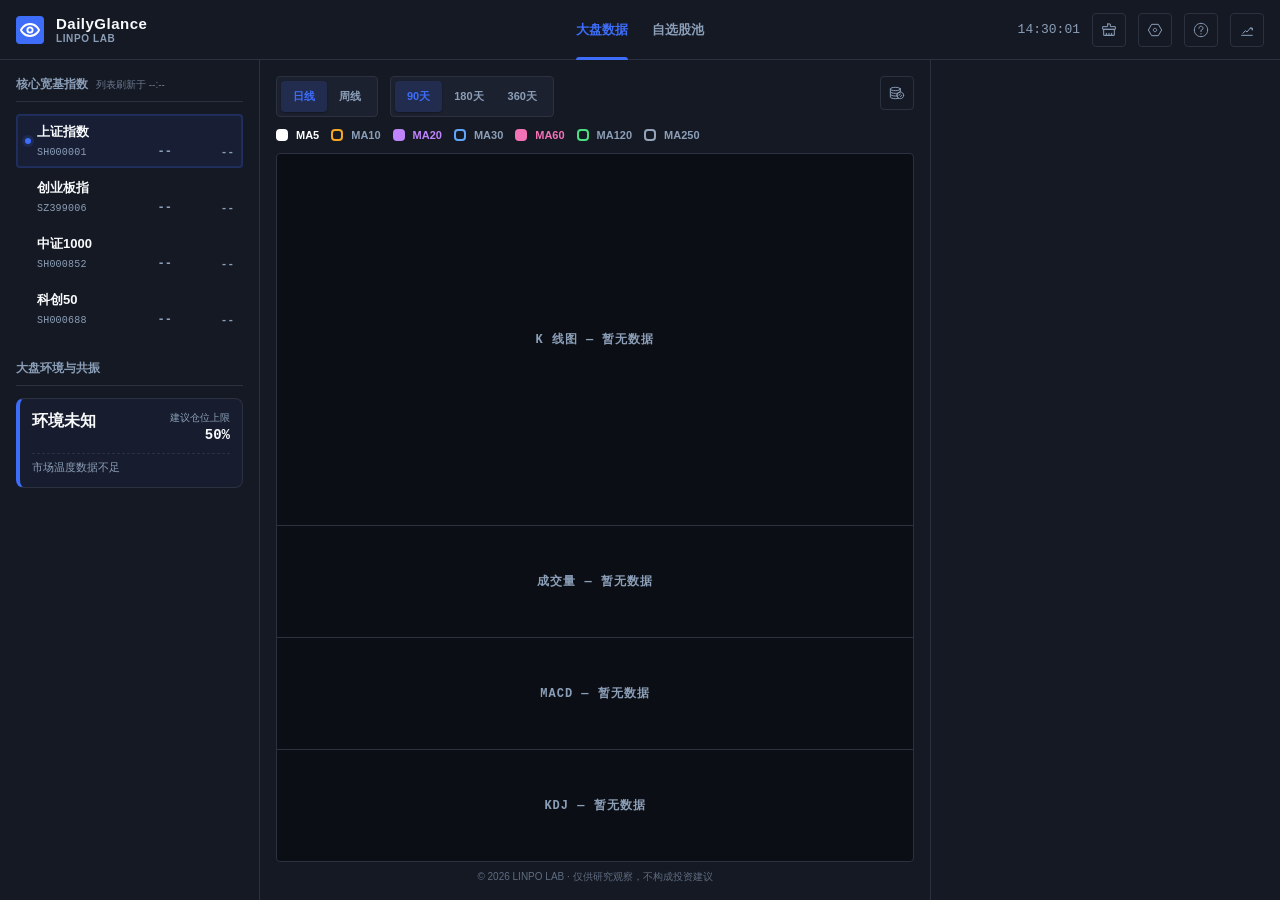
==== index.html @ 9b8e12bb "Shorten intraday watchlist change labels" ====
<!DOCTYPE html>
<html lang="zh-CN">
<head>
<meta charset="UTF-8">
<meta name="viewport" content="width=device-width, initial-scale=1.0, viewport-fit=cover">
<meta name="description" content="DailyGlance 是面向 A 股大盘与自选股观察的网页量化终端，仅用于观察、研究和复盘。">
<meta name="application-name" content="DailyGlance">
<meta name="author" content="LINPO LAB">
<meta name="copyright" content="© 2026 LINPO LAB. All rights reserved.">
<meta property="og:type" content="website">
<meta property="og:title" content="DailyGlance 量化终端">
<meta property="og:description" content="A 股大盘与自选股观察终端，仅用于观察、研究和复盘。">
<meta property="og:site_name" content="DailyGlance">
<title>DailyGlance 量化终端</title>
<link rel="icon" href="assets/icons/favicon.svg" type="image/svg+xml">
<link rel="alternate icon" href="assets/icons/favicon.png" type="image/png">
<link rel="apple-touch-icon" href="assets/icons/favicon.png">
<script src="assets/vendor/chart.umd.min.js?v=20260721-02"></script>
<script>window.Chart || document.write('<script src="https://cdn.jsdelivr.net/npm/chart.js@4.4.3/dist/chart.umd.min.js"><\/script>')</script>
<link rel="stylesheet" href="assets/css/dailyglance.css?v=20260721-02">
</head>
<body>

<div id="mobileGate" aria-label="电脑端使用提示">
    <div class="mobile-gate-card">
        <div class="mobile-gate-icon">
            <img src="assets/icons/logo.svg" alt="" aria-hidden="true">
        </div>
        <div class="mobile-gate-title">DailyGlance 更适合在电脑端使用</div>
        <div class="mobile-gate-text">请在电脑或大屏设备上打开，以完整查看 K 线、信号依据和每日结论。</div>
        <div class="mobile-gate-brand">DailyGlance · LINPO LAB · © 2026</div>
    </div>
</div>

<div id="loading">系统同步中...</div>

<div id="customModal">
    <div class="custom-modal-box">
        <div id="customModalMsg" class="custom-modal-msg"></div>
        <div class="custom-modal-btns">
            <button id="customModalBtnCancel" class="custom-modal-btn btn-cancel">取消</button>
            <button id="customModalBtnOk" class="custom-modal-btn btn-ok">确认</button>
        </div>
    </div>
</div>

<div id="settingsOverlay">
    <div id="settingsPanel"></div>
</div>

<div id="helpOverlay">
    <div id="helpPanel">
        <div class="sg-header">
            <h2>系统说明与逻辑</h2>
            <button class="sg-close" onclick="toggleHelp()">×</button>
        </div>
        <div class="sg-body">
            <div class="terminal-block no-bg">
                <div class="block-title" style="border:none; padding-bottom:0; margin-bottom:8px;">使用路径</div>
                <div class="text-dim" style="font-size:13px; line-height:1.6;">系统严格遵循：<strong>左侧导航(选择) -> 中间图表(看盘) -> 右侧面板(决策)</strong>。右侧先给交易结论和建议仓位，再用三条关键依据解释结论来源。</div>
            </div>
            <div class="terminal-block no-bg">
                <div class="block-title" style="border:none; padding-bottom:0; margin-bottom:8px;">多维度逻辑拆解</div>
                <ul class="text-dim" style="margin:0 0 0 18px; font-size:13px; line-height:1.6; padding:0;">
                    <li style="margin-bottom:8px;"><strong>大盘定基调：</strong> 由四个核心指数的趋势温度推导，决定市场环境系数和仓位上限。</li>
                    <li style="margin-bottom:8px;"><strong>指数动能 / 个股信号：</strong> 由策略窗口内的 B/L 技术信号积分推导，判断交易动能是否达标。</li>
                    <li><strong>风控/防守：</strong> 合并风险评分、L 类离场信号、近窗防守信号和持仓状态，用于控制极端风险与仓位纪律。</li>
                </ul>
            </div>
            <div class="brand-attribution" aria-label="项目归属与版权">
                <div class="brand-attribution-name">DailyGlance · LINPO LAB</div>
                <div>© 2026 LINPO LAB. All rights reserved.</div>
                <div>仅用于观察、研究和复盘，不构成投资建议。</div>
            </div>
        </div>
    </div>
</div>

<div id="perfOverlay">
    <div id="perfPanel"></div>
</div>

<header class="header">
    <div class="header-left">
        <a class="logo-box" href="#" aria-label="首页" title="首页" style="text-decoration:none;">
            <img src="assets/icons/logo.svg" alt="DailyGlance" class="logo-img">
        </a>
        <div class="header-title-group">
            <div class="header-title">DailyGlance</div>
            <div class="header-owner">LINPO LAB</div>
        </div>
    </div>
    <div class="header-center" id="mainTabs">
        <button class="nav-btn active" data-tab="index">大盘数据</button>
        <button class="nav-btn" data-tab="stock">自选股池</button>
    </div>
    <div class="header-right">
        <div id="liveClock" class="mono text-dim" style="font-size:13px;">00:00:00</div>
        <button id="btnBacktest" onclick="runBacktest()" title="运行策略回测" class="icon-btn" style="display:none;">
            <svg class="icon" viewBox="0 0 48 48" fill="none" xmlns="http://www.w3.org/2000/svg">
                <path d="M24 44C35.0457 44 44 35.0457 44 24C44 12.9543 35.0457 4 24 4C12.9543 4 4 12.9543 4 24C4 35.0457 12.9543 44 24 44Z" fill="none" stroke="currentColor" stroke-width="3" stroke-linejoin="round"/>
                <path d="M20 24V17.0718L26 20.5359L32 24L26 27.4641L20 30.9282V24Z" fill="none" stroke="currentColor" stroke-width="3" stroke-linejoin="round"/>
            </svg>
        </button>
        <button id="btnClearCache" onclick="handleClearCache()" title="清除缓存" class="icon-btn">
            <svg class="icon" viewBox="0 0 48 48" fill="none" xmlns="http://www.w3.org/2000/svg">
                <path fill-rule="evenodd" clip-rule="evenodd" d="M20 5.91406H28V13.9141H43V21.9141H5V13.9141H20V5.91406Z" stroke="currentColor" stroke-width="3" stroke-linecap="round" stroke-linejoin="round"/>
                <path d="M8 40H40V22H8V40Z" fill="none" stroke="currentColor" stroke-width="3" stroke-linejoin="round"/>
                <path d="M16 39.8976V33.9141" stroke="currentColor" stroke-width="3" stroke-linecap="round" stroke-linejoin="round"/>
                <path d="M24 39.8977V33.8977" stroke="currentColor" stroke-width="3" stroke-linecap="round" stroke-linejoin="round"/>
                <path d="M32 39.8976V33.9141" stroke="currentColor" stroke-width="3" stroke-linecap="round" stroke-linejoin="round"/>
                <path d="M12 40H36" stroke="currentColor" stroke-width="3" stroke-linecap="round" stroke-linejoin="round"/>
            </svg>
        </button>
        <button id="btnSettings" onclick="toggleSettings()" title="设置" class="icon-btn">
            <svg class="icon" viewBox="0 0 48 48" fill="none" xmlns="http://www.w3.org/2000/svg">
                <path d="M34.0003 41L44 24L34.0003 7H14.0002L4 24L14.0002 41H34.0003Z" fill="none" stroke="currentColor" stroke-width="3" stroke-linejoin="round"/>
                <path d="M24 29C26.7614 29 29 26.7614 29 24C29 21.2386 26.7614 19 24 19C21.2386 19 19 21.2386 19 24C19 26.7614 21.2386 29 24 29Z" fill="none" stroke="currentColor" stroke-width="3" stroke-linejoin="round"/>
            </svg>
        </button>
        <button id="btnHelp" onclick="toggleHelp()" title="帮助" class="icon-btn">
            <svg class="icon" viewBox="0 0 48 48" fill="none" xmlns="http://www.w3.org/2000/svg">
                <path d="M24 44C35.0457 44 44 35.0457 44 24C44 12.9543 35.0457 4 24 4C12.9543 4 4 12.9543 4 24C4 35.0457 12.9543 44 24 44Z" fill="none" stroke="currentColor" stroke-width="3" stroke-linejoin="round"/>
                <path d="M24 28.6248V24.6248C27.3137 24.6248 30 21.9385 30 18.6248C30 15.3111 27.3137 12.6248 24 12.6248C20.6863 12.6248 18 15.3111 18 18.6248" stroke="currentColor" stroke-width="3" stroke-linecap="round" stroke-linejoin="round"/>
                <path d="M24 35V36" stroke="currentColor" stroke-width="3" stroke-linecap="round" stroke-linejoin="round"/>
            </svg>
        </button>
        <button id="btnPerf" onclick="togglePerfPanel()" title="性能诊断" class="icon-btn">
            <svg class="icon" viewBox="0 0 48 48" fill="none" xmlns="http://www.w3.org/2000/svg">
                <path d="M8 40H40" stroke="currentColor" stroke-width="3" stroke-linecap="round"/>
                <path d="M12 34L19 26L24 30L34 18L40 22" stroke="currentColor" stroke-width="3" stroke-linecap="round" stroke-linejoin="round"/>
                <path d="M34 18H40V24" stroke="currentColor" stroke-width="3" stroke-linecap="round" stroke-linejoin="round"/>
            </svg>
        </button>
    </div>
</header>

<main class="main-container">
    <aside class="nav-section" id="navSection">
        <div id="indexNavList"></div>
        <div id="stockNavList" style="display: none;"></div>
    </aside>

    <section class="chart-section">
        <div class="chart-toolbar">
            <div class="toolbar-left">
                <div class="segmented-control" id="periodTabs">
                    <button class="seg-btn active" data-period="daily">日线</button>
                    <button class="seg-btn" data-period="weekly">周线</button>
                </div>
                <div class="segmented-control" id="rangeTabs">
                    <button class="seg-btn active" data-range="90">90天</button>
                    <button class="seg-btn" data-range="180">180天</button>
                    <button class="seg-btn" data-range="360">360天</button>
                </div>
                <div class="ma-selector" id="indicatorGroup"></div>
            </div>
            <div class="toolbar-right">
                <button id="updateDataBtn" onclick="handleUpdateData()" title="强制更新数据" class="icon-btn">
                    <svg class="icon" viewBox="0 0 48 48" fill="none" xmlns="http://www.w3.org/2000/svg">
                        <path d="M44 31C44 36.5228 39.5228 41 34 41C32.2091 41 30.5281 40.5292 29.0741 39.7046C26.5143 38.2529 24.6579 35.7046 24.1436 32.6983C24.0492 32.1463 24 31.5789 24 31C24 28.4323 24.9678 26.0906 26.5585 24.3198C28.3892 22.2818 31.0449 21 34 21C39.5228 21 44 25.4772 44 31Z" fill="none" stroke="currentColor" stroke-width="3" stroke-linecap="round" stroke-linejoin="round"/>
                        <path d="M34 12V20V21C31.0449 21 28.3892 22.2818 26.5585 24.3198C24.9678 26.0906 24 28.4323 24 31C24 31.5789 24.0492 32.1463 24.1436 32.6983C24.6579 35.7046 26.5143 38.2529 29.0741 39.7046C26.4116 40.5096 22.8776 41 19 41C10.7157 41 4 38.7614 4 36V28V20V12" stroke="currentColor" stroke-width="3" stroke-linecap="round" stroke-linejoin="round"/>
                        <path d="M34 12C34 14.7614 27.2843 17 19 17C10.7157 17 4 14.7614 4 12C4 9.23858 10.7157 7 19 7C27.2843 7 34 9.23858 34 12Z" fill="none" stroke="currentColor" stroke-width="3" stroke-linecap="round" stroke-linejoin="round"/>
                        <path d="M4 28C4 30.7614 10.7157 33 19 33C20.807 33 22.5393 32.8935 24.1436 32.6983" stroke="currentColor" stroke-width="3" stroke-linecap="round" stroke-linejoin="round"/>
                        <path d="M4 20C4 22.7614 10.7157 25 19 25C21.7563 25 24.339 24.7522 26.5585 24.3198" stroke="currentColor" stroke-width="3" stroke-linecap="round" stroke-linejoin="round"/>
                        <path d="M38 31C38 33.2091 36.2091 35 34 35" stroke="currentColor" stroke-width="3" stroke-linecap="round" stroke-linejoin="round"/>
                        <path d="M30 31C30 28.7909 31.7909 27 34 27" stroke="currentColor" stroke-width="3" stroke-linecap="round" stroke-linejoin="round"/>
                    </svg>
                </button>
            </div>
        </div>
        <div class="integrated-container">
            <div id="crosshairOverlay" class="crosshair-overlay">
                <div id="crosshairLine" class="crosshair-line"></div>
            </div>
            <div class="main-chart-box"><div id="crosshairHLine" class="crosshair-h-line"></div><div id="freezeBadge" class="freeze-badge" style="display:none;"><span>历史浏览</span><span class="freeze-badge-date mono"></span></div><canvas id="mainChart"></canvas></div>
            <div class="volume-chart-box"><canvas id="volumeChart"></canvas></div>
            <div class="macd-chart-box"><canvas id="macdChart"></canvas></div>
            <div class="kdj-chart-box"><canvas id="kdjChart"></canvas></div>
        </div>
        <div class="chart-copyright-line">© 2026 LINPO LAB · 仅供研究观察，不构成投资建议</div>
    </section>
    
    <aside class="info-section">
        <div id="lastRefreshBar" class="refresh-bar" style="display:none;"><span class="text-dim mono refresh-time-text">图表及右侧刷新于 <span id="lastRefreshTime">--:--:--</span></span></div>
        <div id="cardPrice" style="display: none;"></div>
        <div id="cardAnalysis" style="display: none;"></div>
    </aside>
</main>

<div id="toastContainer"></div>
<script src="assets/js/01-config-ui.js?v=20260721-02"></script>
<script src="assets/js/02-data.js?v=20260721-02"></script>
<script src="assets/js/03-calculations.js?v=20260721-02"></script>
<script src="assets/js/04-render.js?v=20260721-02"></script>
<script src="assets/js/05-app.js?v=20260721-02"></script>
</body>
</html>
---- assets/css/dailyglance.css ----
/* =========================================
   1. 全局设计变量 (Design Tokens)
========================================= */
:root {
    --red: #f6465d;          
    --green: #0ecb81;        
    --blue: #3d6df9;         
    --yellow: #f5a623;       
    --up-color: var(--red);
    --down-color: var(--green);

    --bg-up-light: rgba(246, 70, 93, 0.05);
    --bg-down-light: rgba(14, 203, 129, 0.05);
    --bg-blue-light: rgba(61, 109, 249, 0.05);
    --bg-warn-light: rgba(245, 166, 35, 0.05);
    
    --dark-bg: #0b0e14;      
    --sidebar-bg: #151924;   
    --inner-bg: #1c2130;     
    --item-bg: rgba(255, 255, 255, 0.04);
    
    --border-color: #2b313f; 
    --border-light: rgba(255, 255, 255, 0.06); 
    
    --text-main: #f8fafc;    
    --text-dim: #8b9eb7;     
    
    --page-padding: var(--space-4);

    /* Radius Tokens */
    --radius-sm: 4px;
    --radius-md: 8px;
    --radius-lg: 12px;

    /* Spacing Tokens — 4px base unit */
    --space-1: 4px;
    --space-2: 8px;
    --space-3: 12px;
    --space-4: 16px;
    --space-5: 20px;
    --space-6: 24px;
    --space-8: 32px;
    --space-10: 40px;
    --space-12: 48px;

    /* Typography Tokens */
    --text-xs: 10px;
    --text-sm: 11px;
    --text-base: 12px;
    --text-md: 13px;
    --text-lg: 14px;
    --text-xl: 15px;
    --text-2xl: 16px;
    --text-3xl: 18px;
    --text-4xl: 20px;
    --text-hero: 32px;

    /* Motion Tokens */
    --transition-instant: 80ms ease;
    --transition-fast: 150ms ease;
    --transition-normal: 250ms ease;
    --transition-slow: 400ms ease;
    --transition-bounce: 300ms cubic-bezier(0.16, 1, 0.3, 1);
}

/* =========================================
   2. 基础重置与排版 (Reset & Typography)
========================================= */
* { margin: 0; padding: 0; box-sizing: border-box; }
html, body { height: 100%; width: 100%; overscroll-behavior: none; overscroll-behavior-x: none; }
body { font-family: -apple-system, BlinkMacSystemFont, "Segoe UI", "PingFang SC", "Microsoft YaHei", "Noto Sans CJK SC", Arial, sans-serif; background: var(--dark-bg); color: var(--text-main); overflow: hidden; overscroll-behavior: none; overscroll-behavior-x: none; }
.mono { font-family: ui-monospace, SFMono-Regular, Menlo, Monaco, Consolas, "Liberation Mono", monospace; }

#mobileGate { display: none; }

::-webkit-scrollbar { width: 5px; height: 5px; }
::-webkit-scrollbar-track { background: transparent; }
::-webkit-scrollbar-thumb { background: rgba(139, 158, 183, 0.3); border-radius: 4px; }
::-webkit-scrollbar-thumb:hover { background: rgba(139, 158, 183, 0.6); }

.text-bull { color: var(--up-color) !important; }
.text-bear { color: var(--down-color) !important; }
.text-info { color: var(--blue) !important; }
.text-warn { color: var(--yellow) !important; }
.text-main { color: var(--text-main) !important; }
.text-dim { color: var(--text-dim) !important; }
.up { color: var(--up-color) !important; }
.down { color: var(--down-color) !important; }
.flat { color: var(--text-dim) !important; }

/* =========================================
   2.5 可访问性 — 键盘焦点 (Accessibility)
========================================= */
.icon-btn:focus-visible,
.seg-btn:focus-visible,
.nav-btn:focus-visible,
.custom-modal-btn:focus-visible,
.toast-action:focus-visible,
.nav-capsule .btn-sm:focus-visible,
.sg-close:focus-visible,
.sg-strategy button:focus-visible,
.stock-search input:focus-visible,
.perf-toolbar button:focus-visible,
.ma-checkbox:focus-visible {
    outline: 2px solid var(--blue);
    outline-offset: 2px;
}

/* =========================================
   3. 核心布局架构 (Layout Architecture)
========================================= */
.header { height: 60px; display: flex; align-items: center; justify-content: space-between; padding: 0 var(--page-padding); background: var(--sidebar-bg); border-bottom: 1px solid var(--border-color); flex-shrink: 0; z-index: 10; position: relative; padding-top: env(safe-area-inset-top); }
.header-left { display: flex; align-items: center; gap: var(--space-3); flex: 1; user-select: none; }
.logo-box { background: var(--blue); width: 28px; height: 28px; border-radius: var(--radius-sm); display: flex; align-items: center; justify-content: center; color: #fff; transition: transform var(--transition-fast); }
.logo-box:active { transform: scale(0.95); }
.logo-img { width: 100%; height: 100%; display: block; object-fit: cover; border-radius: var(--radius-sm); }
.header-title-group { display: flex; flex-direction: column; gap: 2px; min-width: 0; }
.header-title { font-size: var(--text-xl); font-weight: 800; letter-spacing: 0.5px; }
.header-owner { color: var(--text-dim); font-size: var(--text-xs); font-weight: 700; letter-spacing: 0.6px; line-height: 1; text-transform: uppercase; }
.header-center { display: flex; gap: var(--space-6); height: 100%; align-items: center; justify-content: center; }
.header-right { display: flex; align-items: center; justify-content: flex-end; gap: var(--space-3); flex: 1; }

.main-container { display: flex; height: calc(100vh - 60px - env(safe-area-inset-top)); min-height: 0; background: var(--dark-bg); }
.nav-section { width: 260px; display: flex; flex-direction: column; padding: var(--space-4); gap: var(--space-2); overflow-y: auto; background: var(--sidebar-bg); flex-shrink: 0; border-right: 1px solid var(--border-color); padding-bottom: max(var(--space-4), env(safe-area-inset-bottom)); }
.chart-section { flex: 1; display: flex; flex-direction: column; padding: var(--space-4); background: var(--sidebar-bg); min-width: 0; padding-bottom: max(var(--space-4), env(safe-area-inset-bottom)); }
.info-section { width: 350px; display: flex; flex-direction: column; padding: var(--space-4); gap: var(--space-3); overflow-y: auto; background: var(--sidebar-bg); flex-shrink: 0; border-left: 1px solid var(--border-color); padding-bottom: max(var(--space-4), env(safe-area-inset-bottom)); }

/* =========================================
   4. UI 基础组件库 (UI Components)
========================================= */
.nav-btn { padding: 0; height: 100%; border: none; background: transparent; color: var(--text-dim); font-size: var(--text-md); font-weight: 600; cursor: pointer; white-space: nowrap; transition: color var(--transition-fast); user-select: none; position: relative; display: flex; align-items: center; }
.nav-btn:hover { color: var(--text-main); }
.nav-btn.active { color: var(--blue); font-weight: 700; }
.nav-btn.active::after { content: ''; position: absolute; bottom: -1px; left: 0; right: 0; height: 3px; background: var(--blue); border-radius: 3px 3px 0 0; }

.icon-btn { background: transparent; border: 1px solid var(--border-color); color: var(--text-dim); cursor: pointer; padding: var(--space-2); border-radius: var(--radius-sm); transition: all var(--transition-instant); display: flex; align-items: center; justify-content: center; }
.icon-btn:hover:not(:disabled) { background: var(--inner-bg); color: var(--text-main); }
.icon-btn:active:not(:disabled) { transform: scale(0.95); }
.icon-btn:disabled { opacity: 0.3; cursor: not-allowed; border-color: transparent; }
.icon-btn .icon { width: 16px; height: 16px; }

.terminal-block { background: var(--sidebar-bg); border: 1px solid var(--border-color); border-radius: var(--radius-md); padding: var(--space-4); display: flex; flex-direction: column; box-shadow: inset 0 1px 1px rgba(255,255,255,0.02); }
.terminal-block.no-bg { background: transparent; border: none; padding: 0; box-shadow: none; }
.block-title { font-size: var(--text-base); color: var(--text-dim); font-weight: 700; border-bottom: 1px solid var(--border-color); padding-bottom: var(--space-2); margin-bottom: var(--space-3); display: flex; justify-content: space-between; align-items: baseline; }

/* 动作面板语义化类 */
.action-panel { border-radius: var(--radius-md); padding: var(--space-4); display: flex; flex-direction: column; gap: var(--space-2); border: 1px solid var(--border-color); border-left-width: 4px; position: relative; }
.panel-bull { background: var(--bg-up-light); border-left-color: var(--up-color); }
.panel-bear { background: var(--bg-down-light); border-left-color: var(--down-color); }
.panel-warn { background: var(--bg-warn-light); border-left-color: var(--yellow); }
.panel-info { background: var(--bg-blue-light); border-left-color: var(--blue); }
.panel-neutral { background: var(--item-bg); border-left-color: var(--border-color); }

.action-panel .kicker { color: var(--text-dim); font-size: var(--text-sm); font-weight: 600; }
.action-panel .action-line { display: flex; justify-content: space-between; align-items: flex-start; gap: var(--space-3); }
.action-panel .action-name { font-size: var(--text-4xl); font-weight: 800; flex: 1; min-width: 0; }
.action-panel .action-cap { text-align: right; }
.action-panel .action-cap span { display: block; color: var(--text-dim); font-size: var(--text-xs); margin-bottom: 2px; }
.action-panel .action-cap strong { display: block; color: var(--text-main); font-size: var(--text-3xl); font-weight: 700; }
.action-panel .action-sub { color: var(--text-dim); font-size: var(--text-base); line-height: 1.5; padding-top: var(--space-3); border-top: 1px dashed var(--border-color); }

.level-line { display: grid; grid-template-columns: 1fr 1fr; gap: var(--space-2); margin-top: var(--space-1); }
.level-pill { display: flex; flex-direction: row; justify-content: space-between; align-items: center; background: var(--inner-bg); padding: var(--space-2) var(--space-3); border-radius: var(--radius-sm); border: 1px solid var(--border-light); }
.level-pill span { color: var(--text-dim); font-size: var(--text-sm); font-weight: 500; white-space: nowrap; }
.level-pill strong { color: var(--text-main); font-size: var(--text-md); font-weight: 600; }
.weekly-level-line .level-pill { flex-direction: column; align-items: flex-start; gap: 2px; min-width: 0; }

.decision-invalid { color: var(--text-dim); font-size: var(--text-sm); line-height: 1.5; padding-top: var(--space-2); border-top: 1px solid var(--border-light); text-align: left; }
.decision-invalid span { color: var(--text-main); font-weight: 700; margin-right: var(--space-2); }

.decision-evidence-panel { padding-top: var(--space-3); padding-bottom: var(--space-2); }
.decision-evidence-panel .block-title { margin-bottom: 0; }
.decision-evidence-list { display: flex; flex-direction: column; }
.decision-evidence-row { padding: var(--space-3) 0; border-bottom: 1px solid var(--border-light); }
.decision-evidence-row:last-child { border-bottom: none; }
.decision-evidence-head { display: flex; align-items: baseline; justify-content: space-between; gap: var(--space-3); }
.decision-evidence-head span { color: var(--text-dim); font-size: var(--text-sm); font-weight: 700; white-space: nowrap; }
.decision-evidence-head strong { font-size: var(--text-md); font-weight: 800; line-height: 1.2; text-align: right; }
.decision-evidence-copy { color: var(--text-dim); font-size: var(--text-xs); line-height: 1.5; margin-top: var(--space-1); text-align: left; }
.weekly-context-list { margin-bottom: var(--space-2); }

.index-dash-grid { display: grid; grid-template-columns: 1fr 1fr; gap: var(--space-2); }
.index-dash-card { background: var(--inner-bg); border-radius: var(--radius-sm); padding: var(--space-2); display: flex; justify-content: space-between; align-items: center; border: 1px solid var(--border-light); }
.index-dash-card .n { font-size: var(--text-base); color: var(--text-dim); font-weight: 500; }
.index-dash-card .s { font-size: var(--text-lg); font-weight: 700; }

.signal-compact { display: flex; flex-direction: column; gap: var(--space-1); padding-bottom: var(--space-2);}
.signal-section-title { font-size: var(--text-sm); font-weight: 600; margin-bottom: var(--space-2); margin-top: var(--space-3);}
.signal-section-title:first-child { margin-top: 0; }
.signal-row { display: flex; justify-content: space-between; align-items: center; font-size: var(--text-base); color: var(--text-main); padding: var(--space-2) var(--space-2); background: var(--inner-bg); border-radius: var(--radius-sm); border: 1px solid var(--border-light); transition: background var(--transition-instant); margin-bottom: var(--space-1); }
.signal-row:hover { background: var(--item-bg); }
.signal-row .name { color: var(--text-main); }
.signal-row .tag { flex-shrink: 0; background: rgba(61, 109, 249, 0.08); color: var(--text-dim); padding: var(--space-1) var(--space-2); border-radius: var(--radius-sm); font-size: var(--text-xs); font-weight: 600; border: 1px solid rgba(148, 163, 184, 0.16); }
.signal-disclosure { padding-top: 0; padding-bottom: 0; }
.signal-disclosure summary { display: flex; align-items: center; justify-content: space-between; gap: var(--space-3); padding: var(--space-3) 0; color: var(--text-dim); font-size: var(--text-base); font-weight: 700; cursor: pointer; list-style: none; }
.signal-disclosure summary::-webkit-details-marker { display: none; }
.signal-disclosure summary::after { content: '›'; color: var(--text-dim); font-size: var(--text-xl); line-height: 1; transition: transform var(--transition-fast); }
.signal-disclosure[open] summary::after { transform: rotate(90deg); }
.signal-disclosure-hint { margin-left: auto; color: var(--text-dim); font-size: var(--text-xs); font-weight: 500; }
.signal-disclosure-body { padding: var(--space-3) 0 var(--space-2); border-top: 1px solid var(--border-color); }
.signal-disclosure-body .signal-compact + .signal-compact { margin-top: var(--space-2); }

.risk-note { color: var(--text-dim); font-size: var(--text-sm); line-height: 1.6; text-align: justify; padding: 0 var(--space-1); }

.nav-list-item { display: flex; flex-direction: column; gap: var(--space-1); padding: var(--space-2) var(--space-2) var(--space-2) var(--space-5); border-radius: var(--radius-sm); cursor: pointer; margin-bottom: 2px; transition: background var(--transition-instant), border-color var(--transition-instant), box-shadow var(--transition-instant); border: 1px solid transparent; user-select: none; position: relative; overflow: hidden; }
.nav-list-item::before { content: ''; position: absolute; left: var(--space-2); top: 50%; width: 6px; height: 6px; border-radius: 999px; transform: translateY(-50%); background: transparent; transition: background var(--transition-instant), box-shadow var(--transition-instant); }
.nav-list-item:hover { background: var(--item-bg); }
.nav-list-item:active { background: rgba(255,255,255,0.06); }
.nav-list-item.active { background: rgba(61, 109, 249, 0.08); border-color: rgba(61, 109, 249, 0.22); box-shadow: inset 0 0 0 1px rgba(61, 109, 249, 0.18); }
.nav-list-item.active::before { background: var(--blue); box-shadow: 0 0 0 3px rgba(61, 109, 249, 0.14); }
.nav-list-item.active .lname { color: var(--text-main); }
.nav-list-item .nav-list-main { width: 100%; display: flex; align-items: center; gap: var(--space-2); min-width: 0; }
.nav-list-item .nav-list-sub { width: 100%; display: flex; align-items: center; justify-content: space-between; gap: var(--space-2); min-width: 0; }
.nav-list-item .lname-wrap { flex: 1; min-width: 0; display: flex; align-items: center; gap: var(--space-2); }
.nav-list-item .lname { min-width: 0; font-size: var(--text-md); font-weight: 600; white-space: nowrap; overflow: hidden; text-overflow: ellipsis; color: var(--text-main); }
.nav-list-item .wl-sub-left { display: flex; align-items: center; gap: var(--space-2); min-width: 0; flex: 1; }
.nav-list-item .lcode { font-size: var(--text-xs); color: var(--text-dim); flex-shrink: 0; letter-spacing: 0.02em; }
.nav-list-item .lquote { display: flex; align-items: baseline; justify-content: flex-end; gap: var(--space-2); min-width: 0; margin-left: auto; }
.nav-list-item .lprice { font-size: var(--text-base); font-weight: 600; text-align: right; min-width: 48px; }
.nav-list-item .lchange { font-size: var(--text-sm); font-weight: 600; min-width: 54px; text-align: right; }
.nav-list-item .wl-close { appearance: none; background: transparent; border: none; font-size: var(--text-2xl); color: var(--text-dim); cursor: pointer; opacity: 0; padding: 0 var(--space-1); margin-left: var(--space-2); line-height: 1; transition: color var(--transition-fast), opacity var(--transition-fast); display: inline-flex; align-items: center; justify-content: center; flex-shrink: 0; }
.nav-list-item:hover .wl-close { opacity: 1; }
.nav-list-item .wl-close:hover { color: var(--red); }
.nav-list-item .wl-status { flex-shrink: 0; display: inline-flex; align-items: center; justify-content: center; min-width: 30px; height: 18px; padding: 0 var(--space-2); border-radius: 999px; font-size: var(--text-xs); font-weight: 700; letter-spacing: 0; border: 1px solid var(--border-light); background: rgba(255, 255, 255, 0.03); }
.nav-list-item .wl-status.tone-info { color: var(--blue); background: rgba(61, 109, 249, 0.10); border-color: rgba(61, 109, 249, 0.18); }
.nav-list-item .wl-status.tone-bull { color: var(--up-color); background: rgba(246, 70, 93, 0.10); border-color: rgba(246, 70, 93, 0.18); }
.nav-list-item .wl-status.tone-warn { color: var(--yellow); background: var(--bg-warn-light); border-color: rgba(245, 166, 35, 0.18); }
.nav-list-item .wl-status.tone-bear { color: var(--down-color); background: rgba(14, 203, 129, 0.10); border-color: rgba(14, 203, 129, 0.18); }
.nav-list-item .wl-status.tone-dim { color: var(--text-dim); }
.nav-list-item .wl-status-change { flex-shrink: 0; white-space: nowrap; color: var(--text-dim); font-size: 10px; font-weight: 600; letter-spacing: 0; }
.nav-list-item .wl-status-change.is-live { color: var(--yellow); }

.stock-search { position: relative; width: 100%; margin-bottom: var(--space-2); }
.stock-search input { width: 100%; background: var(--inner-bg); border: 1px solid var(--border-color); border-radius: var(--radius-sm); padding: var(--space-2) var(--space-3); color: var(--text-main); font-size: var(--text-md); font-weight: 500; outline: none; transition: border-color var(--transition-fast); }
.stock-search input:focus { border-color: var(--blue); }
.stock-search input::placeholder { color: var(--text-dim); }
.stock-suggest { position: absolute; top: calc(100% + 4px); left: 0; right: 0; z-index: 1000; background: var(--sidebar-bg); border: 1px solid var(--border-color); border-radius: var(--radius-sm); max-height: 240px; overflow-y: auto; display: none; box-shadow: 0 4px 12px rgba(0, 0, 0, 0.5); }
.stock-suggest-item { padding: var(--space-2) var(--space-3); cursor: pointer; display: flex; justify-content: space-between; align-items: center; border-bottom: 1px solid var(--border-color); }
.stock-suggest-item:last-child { border-bottom: none; }
.stock-suggest-item:hover, .stock-suggest-item.active { background: var(--inner-bg); }
.stock-suggest-item .ss-name { font-size: var(--text-md); font-weight: 600; color: var(--text-main); }
.stock-suggest-item .ss-code { font-size: var(--text-sm); color: var(--text-dim); }
.stock-suggest-empty { padding: var(--space-4); text-align: center; color: var(--text-dim); font-size: var(--text-base); }

.stock-header { display: flex; align-items: center; margin-bottom: var(--space-3); padding-bottom: var(--space-2); border-bottom: 1px solid var(--border-color); }
.stock-header .title-wrap { display: flex; align-items: baseline; gap: var(--space-2); min-width: 0; }
.stock-header .title-wrap span:first-child { font-size: var(--text-base); font-weight: 600; color: var(--text-dim); }
.left-list-refresh-time { color: var(--text-dim); font-size: var(--text-xs); font-weight: 500; opacity: .72; white-space: nowrap; }
.stock-header + div .nav-list-item:first-child { margin-top: 0; }
.stock-empty { padding: var(--space-6) var(--space-4); text-align: center; color: var(--text-dim); font-size: var(--text-base); line-height: 1.6; background: var(--inner-bg); border-radius: var(--radius-sm); border: 1px dashed var(--border-color); margin-top: var(--space-2); }

.chart-toolbar { display: flex; align-items: flex-start; justify-content: space-between; margin-bottom: var(--space-3); flex-shrink: 0; gap: var(--space-3); flex-wrap: wrap; }
.toolbar-left { display: flex; align-items: center; gap: var(--space-3); flex-wrap: wrap; flex: 1; }
.toolbar-right { display: flex; align-items: center; gap: var(--space-2); flex-shrink: 0; margin-left: auto; }
.segmented-control { background: var(--inner-bg); border-radius: var(--radius-sm); display: flex; padding: var(--space-1); border: 1px solid var(--border-color); user-select: none; }
.seg-btn { padding: var(--space-2) var(--space-3); border: none; background: transparent; color: var(--text-dim); font-size: var(--text-sm); font-weight: 600; cursor: pointer; transition: all var(--transition-fast); border-radius: var(--radius-sm); }
.seg-btn:hover { color: var(--text-main); }
.seg-btn.active { background: rgba(61, 109, 249, 0.15); color: var(--blue); box-shadow: 0 1px 2px rgba(0,0,0,0.3); }

.ma-selector { display: flex; gap: var(--space-3); align-items: center; user-select: none; flex-wrap: wrap; }
.ma-checkbox { display: flex; align-items: center; gap: var(--space-2); font-size: var(--text-sm); font-weight: 700; cursor: pointer; transition: opacity var(--transition-fast); }
.ma-checkbox:hover { opacity: 0.8; }
.ma-checkbox input { display: none; }
.ma-checkbox .check-box { width: 12px; height: 12px; border: 2px solid; border-radius: var(--radius-sm); transition: all var(--transition-instant); }

.integrated-container { flex: 1; display: flex; flex-direction: column; background: var(--dark-bg); border: 1px solid var(--border-color); border-radius: var(--radius-sm); min-height: 0; overflow: hidden; position: relative; overscroll-behavior: contain; overscroll-behavior-x: none; }
.main-chart-box { flex: 5; position: relative; min-height: 0; z-index: 1; }
.crosshair-overlay { position: absolute; inset: 0; pointer-events: none; z-index: 5; display: none; }
.crosshair-overlay.active { display: block; }
.crosshair-line { position: absolute; top: 0; bottom: 0; width: 0; will-change: transform; transition: none; }
.crosshair-line::before { content: ''; position: absolute; top: 0; bottom: 0; left: 0; border-left: 1px dashed rgba(255,255,255,0.2); }
.crosshair-overlay.historical .crosshair-line::before { border-left-style: dashed; border-left-color: var(--blue); border-left-width: 1px; }
.crosshair-h-line { position: absolute; left: 0; right: 0; height: 0; will-change: transform; transition: none; z-index: 5; display: none; pointer-events: none; }
.crosshair-h-line.active { display: block; }
.crosshair-h-line::before { content: ''; position: absolute; left: 0; right: 0; top: 0; border-top: 1px dashed rgba(255,255,255,0.2); }
.main-chart-box.historical .crosshair-h-line::before { border-top-style: dashed; border-top-color: var(--blue); border-top-width: 1px; }
.volume-chart-box, .macd-chart-box, .kdj-chart-box { flex: 1.5; position: relative; border-top: 1px solid var(--border-color); min-height: 0; }
.main-chart-box canvas, .volume-chart-box canvas, .macd-chart-box canvas, .kdj-chart-box canvas { width: 100% !important; height: 100% !important; touch-action: pan-y; }
.main-chart-box canvas { cursor: grab; }
.main-chart-box.drag-panning canvas { cursor: grabbing; }
.chart-copyright-line { flex: 0 0 14px; display: flex; align-items: center; justify-content: center; box-sizing: border-box; margin-top: 8px; padding: 0 16px; color: var(--text-dim); font-size: 10px; font-weight: 400; line-height: 1; letter-spacing: 0; opacity: .62; white-space: nowrap; overflow: hidden; text-overflow: ellipsis; pointer-events: none; user-select: none; }

.header-meta-row { display: flex; justify-content: space-between; align-items: center; gap: var(--space-3); min-width: 0; }
.price-header-identity { flex: 1; min-width: 0; font-size: 12px; font-weight: 700; white-space: nowrap; overflow: hidden; text-overflow: ellipsis; }
.data-status-pill { position: relative; display: inline-flex; align-items: center; gap: var(--space-2); padding: 0 var(--space-2); height: 20px; border: 1px solid var(--border-light); border-radius: var(--radius-sm); background: rgba(255,255,255,0.035); max-width: 120px; min-width: 0; cursor: help; outline-offset: 2px; }
.data-status-dot { width: 6px; height: 6px; border-radius: 999px; flex-shrink: 0; background: var(--text-dim); }
.data-status-label { min-width: 0; overflow: hidden; text-overflow: ellipsis; font-size: var(--text-xs); font-weight: 800; color: var(--text-main); white-space: nowrap; }
.data-status-ok .data-status-dot { background: var(--green); }
.data-status-info .data-status-dot { background: var(--blue); }
.data-status-warn .data-status-dot { background: var(--yellow); }
.conclusion-title-row { display: flex; align-items: center; gap: var(--space-2); min-width: 0; }
.conclusion-state-kicker { flex-shrink: 0; }
.data-status-pill::after {
    content: attr(data-tooltip);
    position: absolute;
    left: 0;
    top: calc(100% + 8px);
    z-index: 80;
    width: max-content;
    max-width: 220px;
    padding: 6px 8px;
    border: 1px solid var(--border-light);
    border-radius: var(--radius-sm);
    background: var(--inner-bg);
    color: var(--text-main);
    box-shadow: 0 10px 24px rgba(0,0,0,0.35);
    font-size: var(--text-sm);
    font-weight: 600;
    line-height: 1.45;
    white-space: normal;
    overflow-wrap: anywhere;
    opacity: 0;
    visibility: hidden;
    transform: translateY(-2px);
    transition: opacity var(--transition-fast), transform var(--transition-fast), visibility var(--transition-fast);
    pointer-events: none;
}
.data-status-pill:hover::after, .data-status-pill:focus-visible::after {
    opacity: 1;
    visibility: visible;
    transform: translateY(0);
}
.price-panel { padding: var(--space-3) var(--space-4); }
.price-hero-compact { display: flex; align-items: baseline; gap: var(--space-3); flex-wrap: wrap; margin-top: var(--space-2); }
.price-main { font-size: var(--text-hero); font-weight: 800; line-height: 1; text-shadow: 0 2px 4px rgba(0,0,0,0.5); }
.price-sub { font-size: var(--text-2xl); font-weight: 600; }
#cardPrice, #cardAnalysis { width: 100%; flex-direction: column; gap: var(--space-3); min-width: 0; transition: opacity 0.15s ease; }
#cardPrice > *, #cardAnalysis > * { width: 100%; min-width: 0; flex-shrink: 0; }

.nav-capsule { background: var(--inner-bg); border-radius: var(--radius-sm); padding: var(--space-1); border: 1px solid var(--border-light); display: flex; box-shadow: inset 0 1px 3px rgba(0,0,0,0.2); user-select: none; flex-shrink: 0; }
.nav-capsule .btn-sm { height: 24px; border: none; background: transparent; color: var(--text-dim); padding: 0 var(--space-2); font-size: var(--text-sm); font-weight: 700; cursor: pointer; border-radius: 4px; transition: all var(--transition-instant); }
.nav-capsule .btn-sm:hover { color: #fff; background: rgba(255, 255, 255, 0.05); }
.nav-capsule .btn-sm:active { transform: scale(0.95); }
.nav-capsule .btn-sm.active { background: var(--border-color); color: #fff; box-shadow: 0 1px 2px rgba(0,0,0,0.3); }

.data-grid-2x2 { display: grid; grid-template-columns: repeat(4, minmax(0, 1fr)); gap: 0; margin-top: var(--space-3); border-top: 1px solid var(--border-light); border-bottom: 1px solid var(--border-light); }
.data-box-row { display: flex; flex-direction: column; align-items: flex-start; gap: 2px; padding: var(--space-2) var(--space-1); min-width: 0; }
.data-box-row .lbl { color: var(--text-dim); font-size: var(--text-xs); font-weight: 500; }
.data-box-row .val { font-size: var(--text-sm); font-weight: 600; color: var(--text-main); white-space: nowrap; }
.amt-row { display: flex; justify-content: space-between; align-items: center; padding: var(--space-2) 0 0; margin-top: 0; }
.amt-row .lbl { font-size: var(--text-sm); color: var(--text-dim); font-weight: 500; }
.amt-row .val { font-size: var(--text-lg); font-weight: 700; color: var(--text-main); }

#customModal, #settingsOverlay, #helpOverlay, #perfOverlay { 
    display: flex; position: fixed; inset: 0; background: rgba(11,14,20,0.85); backdrop-filter: blur(4px); -webkit-backdrop-filter: blur(4px); 
    z-index: 10000; align-items: center; justify-content: center; padding: var(--space-5); opacity: 0; pointer-events: none; transition: opacity var(--transition-fast); 
}
#customModal { z-index: 10020; }
#customModal.show, #settingsOverlay.show, #helpOverlay.show, #perfOverlay.show { opacity: 1; pointer-events: auto; }

.custom-modal-box { 
    background: var(--sidebar-bg); padding: var(--space-6); border-radius: var(--radius-md); border: 1px solid var(--border-color); 
    width: 100%; max-width: 420px; min-width: 280px; box-shadow: 0 10px 30px rgba(0,0,0,0.5); text-align: center; 
    transform: scale(0.95); transition: transform var(--transition-bounce); 
}
#customModal.show .custom-modal-box { transform: scale(1); }

.custom-modal-msg { margin-bottom: var(--space-6); color: var(--text-main); font-size: var(--text-lg); line-height: 1.6; text-align: left; }
.custom-modal-btns { display: flex; gap: var(--space-3); justify-content: center; }
.custom-modal-btn { flex: 1; padding: var(--space-2); border-radius: var(--radius-sm); font-size: var(--text-md); font-weight: 600; cursor: pointer; border: none; transition: all var(--transition-instant); }
.btn-cancel { background: var(--inner-bg); color: var(--text-main); border: 1px solid var(--border-color); }
.btn-cancel:hover { background: var(--border-light); }
.btn-ok { background: var(--blue); color: #fff; }
.btn-ok:hover { filter: brightness(1.1); }
.btn-ok:active { transform: scale(0.96); }

#settingsPanel, #helpPanel, #perfPanel { 
    display: flex; flex-direction: column; background: var(--sidebar-bg); border: 1px solid var(--border-color); border-radius: var(--radius-md); 
    width: 100%; max-width: 680px; max-height: 85vh; box-shadow: 0 10px 30px rgba(0,0,0,0.5); transform: scale(0.98); transition: transform var(--transition-fast); 
}
#perfPanel { max-width: 820px; }
#settingsOverlay.show #settingsPanel, #helpOverlay.show #helpPanel, #perfOverlay.show #perfPanel { transform: scale(1); }

.sg-header { padding: var(--space-4) var(--space-5); border-bottom: 1px solid var(--border-color); display: flex; justify-content: space-between; align-items: center; background: var(--dark-bg); border-radius: var(--radius-md) var(--radius-md) 0 0; }
.sg-header h2 { font-size: var(--text-xl); font-weight: 700; color: var(--text-main); margin: 0; }
.sg-body { flex: 1; padding: var(--space-5); overflow-y: auto; -webkit-overflow-scrolling: touch; display: flex; flex-direction: column; gap: var(--space-4); }
.sg-close { background: transparent; border: none; color: var(--text-dim); font-size: var(--text-4xl); cursor: pointer; line-height: 1; transition: color var(--transition-instant); display: flex; align-items: center; justify-content: center; width: 32px; height: 32px; border-radius: var(--radius-sm); }
.sg-close:hover { background: var(--inner-bg); color: var(--text-main); }
.brand-attribution { border-top: 1px solid var(--border-light); padding-top: var(--space-4); color: var(--text-dim); font-size: var(--text-sm); line-height: 1.7; }
.brand-attribution-name { color: var(--text-main); font-size: var(--text-md); font-weight: 800; letter-spacing: 0.3px; }

.sg-strategy { display: grid; grid-template-columns: 1fr 1fr; gap: var(--space-3); }
.sg-strategy button { padding: var(--space-3); border: 1px solid var(--border-color); background: var(--inner-bg); color: var(--text-dim); border-radius: var(--radius-sm); cursor: pointer; font-size: var(--text-md); font-weight: 600; text-align: left; transition: all var(--transition-instant); }
.sg-strategy button:hover { border-color: var(--text-dim); color: var(--text-main); }
.sg-strategy button.active { border-color: var(--blue); background: var(--bg-blue-light); color: var(--blue); }
.sg-strategy button .sg-desc { display: block; font-weight: 400; font-size: var(--text-sm); color: var(--text-dim); margin-top: var(--space-1); line-height: 1.5; }
.signal-config-grid { display: grid; grid-template-columns: repeat(auto-fill, minmax(180px, 1fr)); gap: var(--space-2); }

.perf-toolbar { display: flex; gap: var(--space-2); flex-wrap: wrap; }
.perf-toolbar button { padding: var(--space-2) var(--space-3); border: 1px solid var(--border-color); background: var(--inner-bg); color: var(--text-main); border-radius: var(--radius-sm); cursor: pointer; font-size: var(--text-base); font-weight: 600; }
.perf-toolbar button:hover { border-color: var(--text-dim); }
.perf-empty { padding: var(--space-6); border: 1px dashed var(--border-color); border-radius: var(--radius-sm); color: var(--text-dim); text-align: center; font-size: var(--text-base); }
.perf-section-note { color: var(--text-dim); font-size: var(--text-sm); line-height: 1.5; }
.perf-list { display: flex; flex-direction: column; gap: var(--space-2); }
.perf-item { border: 1px solid var(--border-light); background: var(--inner-bg); border-radius: var(--radius-sm); padding: var(--space-3); display: flex; flex-direction: column; gap: var(--space-2); }
.perf-item-head { display: flex; justify-content: space-between; align-items: baseline; gap: var(--space-3); }
.perf-item-title { font-size: var(--text-md); font-weight: 700; color: var(--text-main); }
.perf-item-total { font-size: var(--text-md); font-weight: 700; color: var(--blue); }
.perf-path-row { display: flex; justify-content: space-between; align-items: baseline; gap: var(--space-3); padding: var(--space-2) var(--space-3); border-radius: var(--radius-sm); background: rgba(61, 109, 249, 0.08); border: 1px solid rgba(61, 109, 249, 0.18); }
.perf-path-label { font-size: var(--text-sm); font-weight: 700; color: var(--blue); }
.perf-path-value { font-size: var(--text-sm); color: var(--text-main); }
.perf-item-meta { font-size: var(--text-sm); color: var(--text-dim); line-height: 1.5; }
.perf-steps { display: flex; flex-direction: column; gap: var(--space-2); }
.perf-step { display: flex; justify-content: space-between; gap: var(--space-3); font-size: var(--text-sm); color: var(--text-main); }
.perf-step .step-name { color: var(--text-dim); }

#loading { 
    position: fixed; inset: 0; background: rgba(11,14,20,0.85); backdrop-filter: blur(4px); -webkit-backdrop-filter: blur(4px); 
    display: flex; flex-direction: column; align-items: center; justify-content: center; z-index: 99999; color: var(--blue); font-size: var(--text-md); font-weight: 700; transition: opacity var(--transition-slow); opacity: 0; pointer-events: none; letter-spacing: 1px; 
}
#loading.show { opacity: 1; pointer-events: auto; }
@keyframes spin { to { transform: rotate(360deg); } }
.spin { animation: spin 1s linear infinite; }
.loading-wrap { display: flex; align-items: center; gap: var(--space-3); background: var(--sidebar-bg); padding: var(--space-4) var(--space-6); border-radius: var(--radius-lg); border: 1px solid var(--border-color); box-shadow: 0 10px 30px rgba(0,0,0,0.5); color: var(--text-main); }

@media(max-width: 1024px) { 
    .nav-section { width: 220px; padding: var(--space-3); } 
    .info-section { width: 300px; padding: var(--space-3); } 
}
@media(max-width: 900px) {
    .nav-section { width: 200px; }
    .info-section { width: 280px; }
    .price-main { font-size: 28px; }
    .action-panel .action-name { font-size: var(--text-3xl); }
}
@media(max-width: 768px) {
    html, body { min-height: 100%; overflow: hidden; }
    .header { display: none; }
    .main-container { display: none; }
    #settingsOverlay,
    #helpOverlay,
    #perfOverlay,
    #customModal,
    #toastContainer { display: none !important; }
    #mobileGate {
        min-height: 100vh;
        min-height: 100dvh;
        padding: max(var(--space-6), env(safe-area-inset-top)) var(--space-5) max(var(--space-6), env(safe-area-inset-bottom));
        display: flex;
        align-items: center;
        justify-content: center;
        background: var(--dark-bg);
    }
    .mobile-gate-card {
        width: min(100%, 360px);
        display: flex;
        flex-direction: column;
        align-items: center;
        gap: var(--space-4);
        text-align: center;
    }
    .mobile-gate-icon {
        width: 56px;
        height: 56px;
        border-radius: var(--radius-md);
        background: var(--blue);
        display: flex;
        align-items: center;
        justify-content: center;
        box-shadow: 0 14px 34px rgba(0, 0, 0, 0.32);
    }
    .mobile-gate-icon img { width: 100%; height: 100%; display: block; border-radius: var(--radius-md); }
    .mobile-gate-title { font-size: var(--text-4xl); font-weight: 800; color: var(--text-main); line-height: 1.35; }
    .mobile-gate-text { font-size: var(--text-lg); line-height: 1.7; color: var(--text-dim); }
    .mobile-gate-brand { color: var(--text-dim); font-size: var(--text-sm); font-weight: 700; letter-spacing: 0.3px; }
}

/* =========================================
   P1-5: 刷新时间戳与价格脉冲
========================================= */
.refresh-bar { display: flex; align-items: center; gap: var(--space-2); padding: 0; background: transparent; border: none; align-self: flex-start; max-width: 100%; }
.refresh-time-text { font-size: var(--text-sm); }
.refresh-dot { display: none; }
@keyframes refreshPulse { 0%, 100% { opacity: 0.4; } 50% { opacity: 1; } }
@keyframes pricePulse { 0% { transform: scale(1); } 40% { transform: scale(1.05); } 100% { transform: scale(1); } }
.price-pulse { animation: pricePulse 0.4s cubic-bezier(0.16, 1, 0.3, 1); }

/* =========================================
   P1-6: Toast 组件
========================================= */
#toastContainer { position: fixed; bottom: 24px; left: 50%; transform: translateX(-50%); z-index: 10050; display: flex; flex-direction: column-reverse; gap: var(--space-2); align-items: center; pointer-events: none; }
.toast { background: var(--sidebar-bg); border: 1px solid var(--border-color); border-left-width: 3px; border-radius: var(--radius-md); padding: var(--space-3) var(--space-5); color: var(--text-main); font-size: var(--text-md); font-weight: 500; box-shadow: 0 8px 24px rgba(0,0,0,0.4); opacity: 0; transform: translateY(20px); transition: opacity var(--transition-normal), transform var(--transition-bounce); pointer-events: auto; max-width: 360px; }
.toast.show { opacity: 1; transform: translateY(0); }
.toast-info { border-left-color: var(--blue); }
.toast-warn { border-left-color: var(--yellow); }
.toast-error { border-left-color: var(--red); }
.toast-with-action { display: flex; align-items: center; gap: var(--space-3); }
.toast-msg { flex: 1; min-width: 0; }
.toast-action { background: var(--inner-bg); border: 1px solid var(--border-color); color: var(--blue); padding: var(--space-1) var(--space-3); border-radius: var(--radius-sm); font-size: var(--text-base); font-weight: 700; cursor: pointer; white-space: nowrap; transition: all var(--transition-instant); flex-shrink: 0; }
.toast-action:hover { background: var(--bg-blue-light); }

/* =========================================
   P1-7: 移除自选股待删状态
========================================= */
.nav-list-item.pending-remove { opacity: 0.35; pointer-events: none; }

/* =========================================
   P1-9: 冻结状态徽章
========================================= */
.freeze-badge { position: absolute; top: 8px; left: 50%; transform: translateX(-50%); z-index: 10; background: rgba(61, 109, 249, 0.12); border: 1px solid rgba(61, 109, 249, 0.28); border-radius: 999px; padding: var(--space-1) var(--space-3); font-size: var(--text-sm); font-weight: 700; color: var(--blue); display: flex; align-items: center; gap: var(--space-1); pointer-events: none; white-space: nowrap; }
.freeze-badge .freeze-badge-date { font-size: var(--text-xs); opacity: 0.8; }
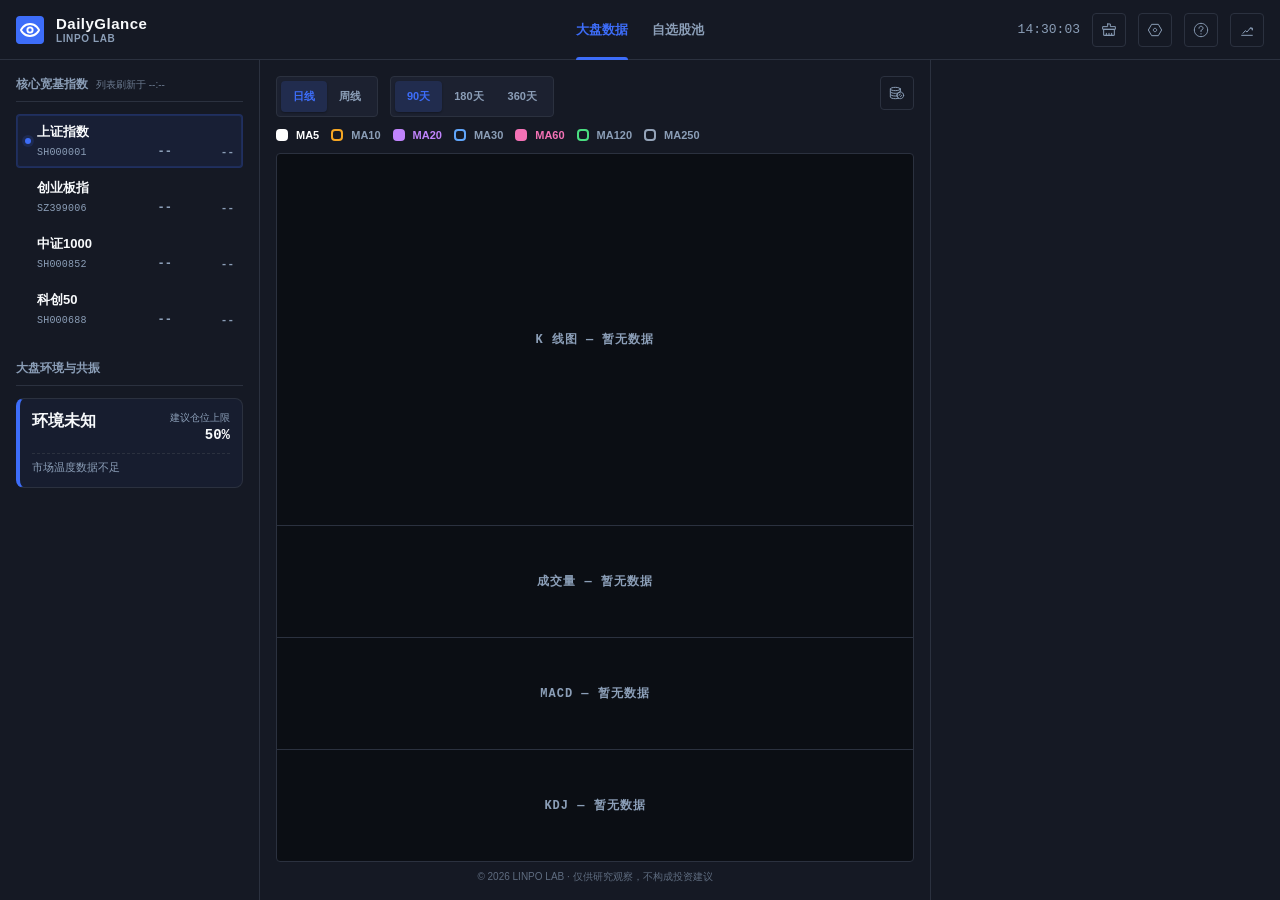
==== commit aa058b8b: "Simplify watchlist changes to position deltas" ====
--- a/index.html
+++ b/index.html
@@ -15,9 +15,9 @@
 <link rel="icon" href="assets/icons/favicon.svg" type="image/svg+xml">
 <link rel="alternate icon" href="assets/icons/favicon.png" type="image/png">
 <link rel="apple-touch-icon" href="assets/icons/favicon.png">
-<script src="assets/vendor/chart.umd.min.js?v=20260721-02"></script>
+<script src="assets/vendor/chart.umd.min.js?v=20260721-03"></script>
 <script>window.Chart || document.write('<script src="https://cdn.jsdelivr.net/npm/chart.js@4.4.3/dist/chart.umd.min.js"><\/script>')</script>
-<link rel="stylesheet" href="assets/css/dailyglance.css?v=20260721-02">
+<link rel="stylesheet" href="assets/css/dailyglance.css?v=20260721-03">
 </head>
 <body>
 
@@ -189,10 +189,10 @@
 </main>
 
 <div id="toastContainer"></div>
-<script src="assets/js/01-config-ui.js?v=20260721-02"></script>
-<script src="assets/js/02-data.js?v=20260721-02"></script>
-<script src="assets/js/03-calculations.js?v=20260721-02"></script>
-<script src="assets/js/04-render.js?v=20260721-02"></script>
-<script src="assets/js/05-app.js?v=20260721-02"></script>
+<script src="assets/js/01-config-ui.js?v=20260721-03"></script>
+<script src="assets/js/02-data.js?v=20260721-03"></script>
+<script src="assets/js/03-calculations.js?v=20260721-03"></script>
+<script src="assets/js/04-render.js?v=20260721-03"></script>
+<script src="assets/js/05-app.js?v=20260721-03"></script>
 </body>
 </html>
--- a/assets/css/dailyglance.css
+++ b/assets/css/dailyglance.css
@@ -227,8 +227,7 @@
 .nav-list-item .wl-status.tone-warn { color: var(--yellow); background: var(--bg-warn-light); border-color: rgba(245, 166, 35, 0.18); }
 .nav-list-item .wl-status.tone-bear { color: var(--down-color); background: rgba(14, 203, 129, 0.10); border-color: rgba(14, 203, 129, 0.18); }
 .nav-list-item .wl-status.tone-dim { color: var(--text-dim); }
-.nav-list-item .wl-status-change { flex-shrink: 0; white-space: nowrap; color: var(--text-dim); font-size: 10px; font-weight: 600; letter-spacing: 0; }
-.nav-list-item .wl-status-change.is-live { color: var(--yellow); }
+.nav-list-item .wl-position-change { flex-shrink: 0; white-space: nowrap; color: var(--text-dim); font-size: 10px; font-weight: 600; letter-spacing: 0; }
 
 .stock-search { position: relative; width: 100%; margin-bottom: var(--space-2); }
 .stock-search input { width: 100%; background: var(--inner-bg); border: 1px solid var(--border-color); border-radius: var(--radius-sm); padding: var(--space-2) var(--space-3); color: var(--text-main); font-size: var(--text-md); font-weight: 500; outline: none; transition: border-color var(--transition-fast); }
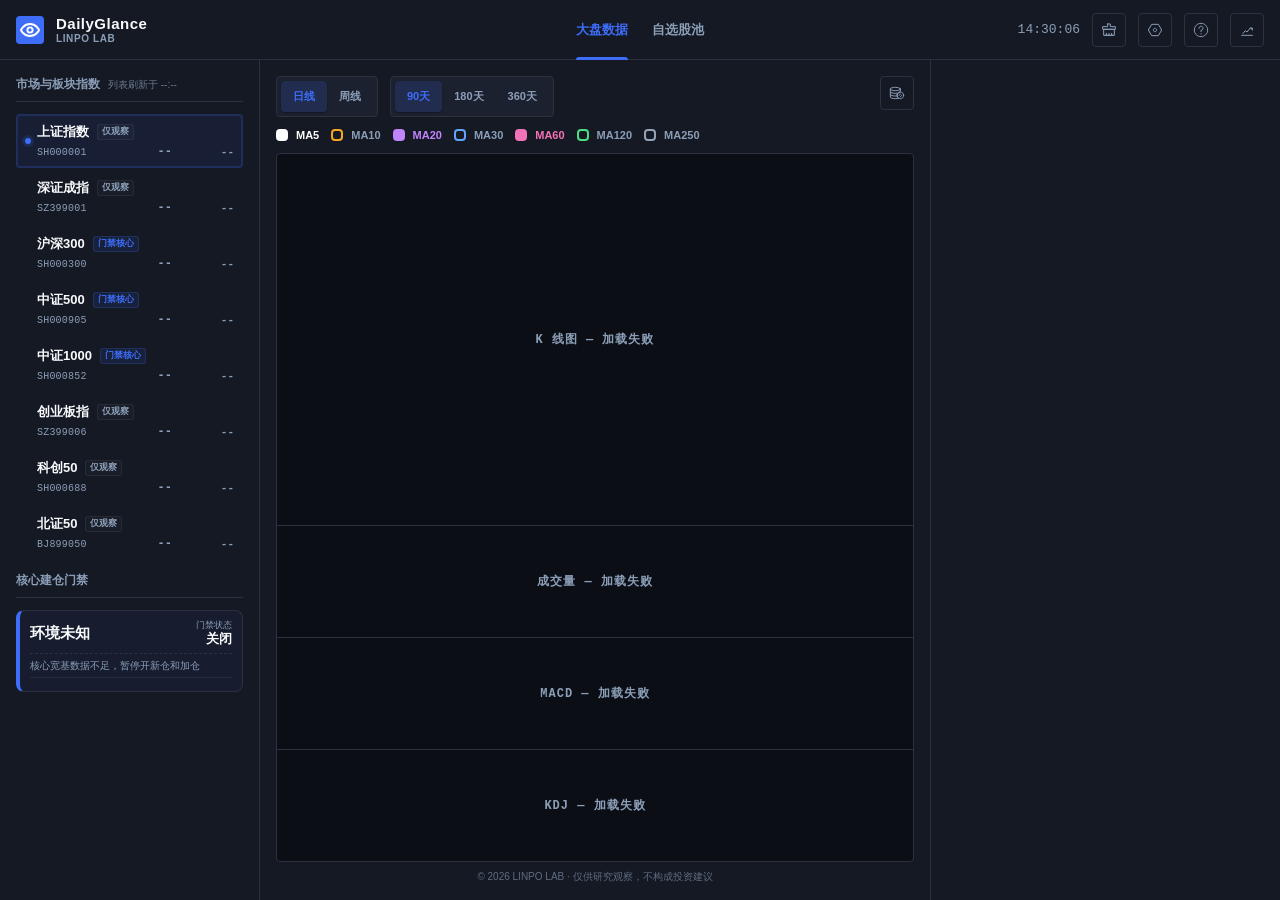
==== commit 237ee3df: "Add BSE 50 historical data fallback" ====
--- a/index.html
+++ b/index.html
@@ -15,9 +15,9 @@
 <link rel="icon" href="assets/icons/favicon.svg" type="image/svg+xml">
 <link rel="alternate icon" href="assets/icons/favicon.png" type="image/png">
 <link rel="apple-touch-icon" href="assets/icons/favicon.png">
-<script src="assets/vendor/chart.umd.min.js?v=20260721-03"></script>
+<script src="assets/vendor/chart.umd.min.js?v=20260721-12"></script>
 <script>window.Chart || document.write('<script src="https://cdn.jsdelivr.net/npm/chart.js@4.4.3/dist/chart.umd.min.js"><\/script>')</script>
-<link rel="stylesheet" href="assets/css/dailyglance.css?v=20260721-03">
+<link rel="stylesheet" href="assets/css/dailyglance.css?v=20260721-12">
 </head>
 <body>
 
@@ -62,7 +62,7 @@
             <div class="terminal-block no-bg">
                 <div class="block-title" style="border:none; padding-bottom:0; margin-bottom:8px;">多维度逻辑拆解</div>
                 <ul class="text-dim" style="margin:0 0 0 18px; font-size:13px; line-height:1.6; padding:0;">
-                    <li style="margin-bottom:8px;"><strong>大盘定基调：</strong> 由四个核心指数的趋势温度推导，决定市场环境系数和仓位上限。</li>
+                    <li style="margin-bottom:8px;"><strong>核心建仓门禁：</strong> 只由沪深300、中证500、中证1000的多数状态推导；全面弱势只限制新开仓和加仓，不强制已有仓减仓。上证、深证、创业板、科创50和北证50仅用于观察，不参与个股建仓门禁。</li>
                     <li style="margin-bottom:8px;"><strong>指数动能 / 个股信号：</strong> 由策略窗口内的 B/L 技术信号积分推导，判断交易动能是否达标。</li>
                     <li><strong>风控/防守：</strong> 合并风险评分、L 类离场信号、近窗防守信号和持仓状态，用于控制极端风险与仓位纪律。</li>
                 </ul>
@@ -170,6 +170,11 @@
             </div>
         </div>
         <div class="integrated-container">
+            <div id="watchlistEmptyState" class="workspace-empty" hidden>
+                <div class="workspace-empty-title">添加第一只自选股</div>
+                <div class="workspace-empty-copy">添加后可查看走势、指标和策略信号</div>
+                <button type="button" class="workspace-empty-action" onclick="focusWatchlistSearch()">开始搜索</button>
+            </div>
             <div id="crosshairOverlay" class="crosshair-overlay">
                 <div id="crosshairLine" class="crosshair-line"></div>
             </div>
@@ -183,16 +188,20 @@
     
     <aside class="info-section">
         <div id="lastRefreshBar" class="refresh-bar" style="display:none;"><span class="text-dim mono refresh-time-text">图表及右侧刷新于 <span id="lastRefreshTime">--:--:--</span></span></div>
+        <div id="watchlistInfoEmptyState" class="info-empty" hidden>
+            <div class="info-empty-title">等待选择股票</div>
+            <div class="info-empty-copy">选择后显示今日状态、动作、仓位与风险</div>
+        </div>
         <div id="cardPrice" style="display: none;"></div>
         <div id="cardAnalysis" style="display: none;"></div>
     </aside>
 </main>
 
 <div id="toastContainer"></div>
-<script src="assets/js/01-config-ui.js?v=20260721-03"></script>
-<script src="assets/js/02-data.js?v=20260721-03"></script>
-<script src="assets/js/03-calculations.js?v=20260721-03"></script>
-<script src="assets/js/04-render.js?v=20260721-03"></script>
-<script src="assets/js/05-app.js?v=20260721-03"></script>
+<script src="assets/js/01-config-ui.js?v=20260721-12"></script>
+<script src="assets/js/02-data.js?v=20260721-12"></script>
+<script src="assets/js/03-calculations.js?v=20260721-12"></script>
+<script src="assets/js/04-render.js?v=20260721-12"></script>
+<script src="assets/js/05-app.js?v=20260721-12"></script>
 </body>
 </html>
--- a/assets/css/dailyglance.css
+++ b/assets/css/dailyglance.css
@@ -100,6 +100,7 @@
 .sg-close:focus-visible,
 .sg-strategy button:focus-visible,
 .stock-search input:focus-visible,
+.workspace-empty-action:focus-visible,
 .perf-toolbar button:focus-visible,
 .ma-checkbox:focus-visible {
     outline: 2px solid var(--blue);
@@ -183,6 +184,18 @@
 .index-dash-card { background: var(--inner-bg); border-radius: var(--radius-sm); padding: var(--space-2); display: flex; justify-content: space-between; align-items: center; border: 1px solid var(--border-light); }
 .index-dash-card .n { font-size: var(--text-base); color: var(--text-dim); font-weight: 500; }
 .index-dash-card .s { font-size: var(--text-lg); font-weight: 700; }
+
+.market-gate-header { margin-top: var(--space-3); margin-bottom: var(--space-2); padding-bottom: var(--space-1); }
+.market-gate-panel { padding: 8px 10px; gap: 5px; }
+.market-gate-panel .action-line { align-items: center; gap: var(--space-2); }
+.market-gate-panel .action-name { font-size: 15px; line-height: 1.2; }
+.market-gate-panel .action-cap span { font-size: 9px; margin-bottom: 0; }
+.market-gate-panel .action-cap strong { font-size: 13px; line-height: 1.2; }
+.market-gate-panel .action-sub { padding-top: 5px; font-size: 10px; line-height: 1.35; }
+.market-core-grid { display: grid; grid-template-columns: repeat(3, minmax(0, 1fr)); gap: 5px; padding-top: 5px; border-top: 1px solid var(--border-light); }
+.market-core-state { min-width: 0; display: flex; flex-direction: column; gap: 1px; }
+.market-core-state .n { color: var(--text-dim); font-size: 9px; white-space: nowrap; overflow: hidden; text-overflow: ellipsis; }
+.market-core-state .s { font-size: 11px; font-weight: 700; line-height: 1.2; }
 
 .signal-compact { display: flex; flex-direction: column; gap: var(--space-1); padding-bottom: var(--space-2);}
 .signal-section-title { font-size: var(--text-sm); font-weight: 600; margin-bottom: var(--space-2); margin-top: var(--space-3);}
@@ -213,6 +226,9 @@
 .nav-list-item .nav-list-sub { width: 100%; display: flex; align-items: center; justify-content: space-between; gap: var(--space-2); min-width: 0; }
 .nav-list-item .lname-wrap { flex: 1; min-width: 0; display: flex; align-items: center; gap: var(--space-2); }
 .nav-list-item .lname { min-width: 0; font-size: var(--text-md); font-weight: 600; white-space: nowrap; overflow: hidden; text-overflow: ellipsis; color: var(--text-main); }
+.index-role { flex-shrink: 0; padding: 1px 4px; border-radius: 3px; font-size: 9px; font-weight: 700; line-height: 1.3; border: 1px solid var(--border-light); }
+.index-role.core { color: var(--blue); background: rgba(61, 109, 249, 0.10); border-color: rgba(61, 109, 249, 0.20); }
+.index-role.observe { color: var(--text-dim); background: rgba(255, 255, 255, 0.02); }
 .nav-list-item .wl-sub-left { display: flex; align-items: center; gap: var(--space-2); min-width: 0; flex: 1; }
 .nav-list-item .lcode { font-size: var(--text-xs); color: var(--text-dim); flex-shrink: 0; letter-spacing: 0.02em; }
 .nav-list-item .lquote { display: flex; align-items: baseline; justify-content: flex-end; gap: var(--space-2); min-width: 0; margin-left: auto; }
@@ -263,6 +279,20 @@
 .ma-checkbox .check-box { width: 12px; height: 12px; border: 2px solid; border-radius: var(--radius-sm); transition: all var(--transition-instant); }
 
 .integrated-container { flex: 1; display: flex; flex-direction: column; background: var(--dark-bg); border: 1px solid var(--border-color); border-radius: var(--radius-sm); min-height: 0; overflow: hidden; position: relative; overscroll-behavior: contain; overscroll-behavior-x: none; }
+.workspace-empty { position: absolute; inset: 0; z-index: 12; display: flex; flex-direction: column; align-items: center; justify-content: center; gap: var(--space-3); padding: var(--space-8); text-align: center; background: var(--dark-bg); }
+.workspace-empty[hidden], .info-empty[hidden] { display: none; }
+.workspace-empty-title { color: var(--text-main); font-size: var(--text-3xl); font-weight: 700; }
+.workspace-empty-copy { color: var(--text-dim); font-size: var(--text-md); line-height: 1.6; }
+.workspace-empty-action { min-width: 96px; height: 34px; margin-top: var(--space-2); padding: 0 var(--space-4); border: 1px solid var(--blue); border-radius: var(--radius-sm); background: var(--blue); color: #fff; font-size: var(--text-md); font-weight: 700; cursor: pointer; transition: filter var(--transition-fast), transform var(--transition-instant); }
+.workspace-empty-action:hover { filter: brightness(1.08); }
+.workspace-empty-action:active { transform: scale(0.97); }
+.watchlist-empty-mode .chart-toolbar { opacity: 0.48; }
+.watchlist-empty-mode .chart-toolbar button:disabled,
+.watchlist-empty-mode .chart-toolbar input:disabled,
+.watchlist-empty-mode .ma-checkbox { cursor: not-allowed; pointer-events: none; }
+.info-empty { flex: 1; min-height: 220px; display: flex; flex-direction: column; align-items: center; justify-content: center; gap: var(--space-2); padding: var(--space-6); text-align: center; }
+.info-empty-title { color: var(--text-main); font-size: var(--text-lg); font-weight: 700; }
+.info-empty-copy { max-width: 220px; color: var(--text-dim); font-size: var(--text-base); line-height: 1.6; }
 .main-chart-box { flex: 5; position: relative; min-height: 0; z-index: 1; }
 .crosshair-overlay { position: absolute; inset: 0; pointer-events: none; z-index: 5; display: none; }
 .crosshair-overlay.active { display: block; }
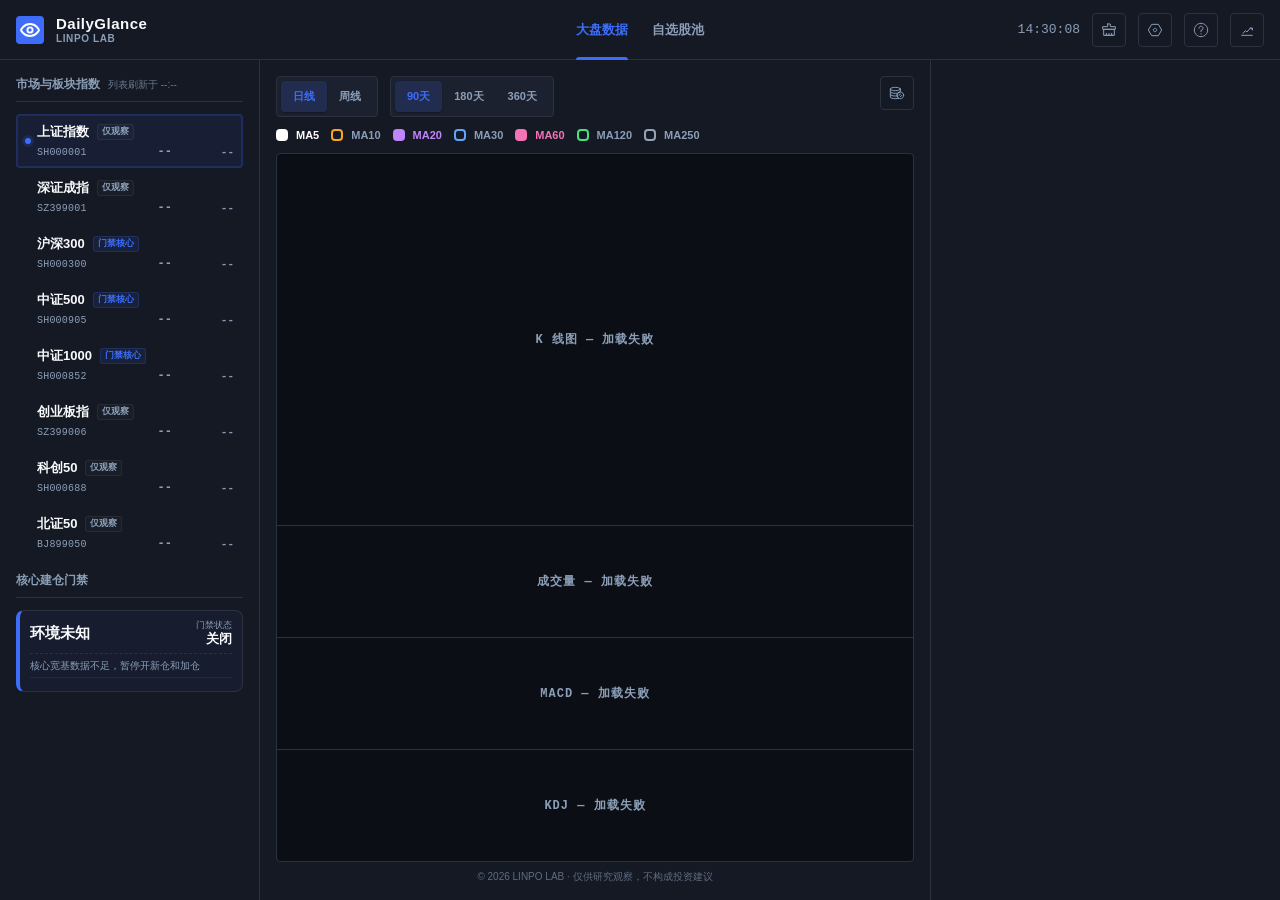
==== commit 1d94d0fa: "Differentiate stock and index decision copy" ====
--- a/index.html
+++ b/index.html
@@ -15,9 +15,9 @@
 <link rel="icon" href="assets/icons/favicon.svg" type="image/svg+xml">
 <link rel="alternate icon" href="assets/icons/favicon.png" type="image/png">
 <link rel="apple-touch-icon" href="assets/icons/favicon.png">
-<script src="assets/vendor/chart.umd.min.js?v=20260721-12"></script>
+<script src="assets/vendor/chart.umd.min.js?v=20260722-03"></script>
 <script>window.Chart || document.write('<script src="https://cdn.jsdelivr.net/npm/chart.js@4.4.3/dist/chart.umd.min.js"><\/script>')</script>
-<link rel="stylesheet" href="assets/css/dailyglance.css?v=20260721-12">
+<link rel="stylesheet" href="assets/css/dailyglance.css?v=20260722-03">
 </head>
 <body>
 
@@ -57,14 +57,14 @@
         <div class="sg-body">
             <div class="terminal-block no-bg">
                 <div class="block-title" style="border:none; padding-bottom:0; margin-bottom:8px;">使用路径</div>
-                <div class="text-dim" style="font-size:13px; line-height:1.6;">系统严格遵循：<strong>左侧导航(选择) -> 中间图表(看盘) -> 右侧面板(决策)</strong>。右侧先给交易结论和建议仓位，再用三条关键依据解释结论来源。</div>
+                <div class="text-dim" style="font-size:13px; line-height:1.6;">系统严格遵循：<strong>左侧导航(选择) -> 中间图表(看盘) -> 右侧面板(决策)</strong>。右侧先给每日结论和仓位建议，再用三条关键依据解释结论来源；个股展示建议仓位，大盘与指数展示风险仓位。</div>
             </div>
             <div class="terminal-block no-bg">
                 <div class="block-title" style="border:none; padding-bottom:0; margin-bottom:8px;">多维度逻辑拆解</div>
                 <ul class="text-dim" style="margin:0 0 0 18px; font-size:13px; line-height:1.6; padding:0;">
-                    <li style="margin-bottom:8px;"><strong>核心建仓门禁：</strong> 只由沪深300、中证500、中证1000的多数状态推导；全面弱势只限制新开仓和加仓，不强制已有仓减仓。上证、深证、创业板、科创50和北证50仅用于观察，不参与个股建仓门禁。</li>
+                    <li style="margin-bottom:8px;"><strong>核心市场环境 / 建仓门禁：</strong> 只由沪深300、中证500、中证1000的多数状态推导；全面弱势只限制新增风险，不强制已有仓减仓。大盘与指数说明核心市场环境，个股说明门禁对本次新仓或加仓的实际影响。</li>
                     <li style="margin-bottom:8px;"><strong>指数动能 / 个股信号：</strong> 由策略窗口内的 B/L 技术信号积分推导，判断交易动能是否达标。</li>
-                    <li><strong>风控/防守：</strong> 合并风险评分、L 类离场信号、近窗防守信号和持仓状态，用于控制极端风险与仓位纪律。</li>
+                    <li><strong>市场风险 / 风控防守：</strong> 合并风险评分、L 类离场信号和近窗防守信号；个股还会结合持仓状态，用于控制极端风险与仓位纪律。</li>
                 </ul>
             </div>
             <div class="brand-attribution" aria-label="项目归属与版权">
@@ -198,10 +198,10 @@
 </main>
 
 <div id="toastContainer"></div>
-<script src="assets/js/01-config-ui.js?v=20260721-12"></script>
-<script src="assets/js/02-data.js?v=20260721-12"></script>
-<script src="assets/js/03-calculations.js?v=20260721-12"></script>
-<script src="assets/js/04-render.js?v=20260721-12"></script>
-<script src="assets/js/05-app.js?v=20260721-12"></script>
+<script src="assets/js/01-config-ui.js?v=20260722-03"></script>
+<script src="assets/js/02-data.js?v=20260722-03"></script>
+<script src="assets/js/03-calculations.js?v=20260722-03"></script>
+<script src="assets/js/04-render.js?v=20260722-03"></script>
+<script src="assets/js/05-app.js?v=20260722-03"></script>
 </body>
 </html>
--- a/assets/css/dailyglance.css
+++ b/assets/css/dailyglance.css
@@ -202,8 +202,8 @@
 .signal-section-title:first-child { margin-top: 0; }
 .signal-row { display: flex; justify-content: space-between; align-items: center; font-size: var(--text-base); color: var(--text-main); padding: var(--space-2) var(--space-2); background: var(--inner-bg); border-radius: var(--radius-sm); border: 1px solid var(--border-light); transition: background var(--transition-instant); margin-bottom: var(--space-1); }
 .signal-row:hover { background: var(--item-bg); }
-.signal-row .name { color: var(--text-main); }
-.signal-row .tag { flex-shrink: 0; background: rgba(61, 109, 249, 0.08); color: var(--text-dim); padding: var(--space-1) var(--space-2); border-radius: var(--radius-sm); font-size: var(--text-xs); font-weight: 600; border: 1px solid rgba(148, 163, 184, 0.16); }
+.signal-row .name { color: var(--text-main); min-width: 0; overflow-wrap: anywhere; }
+.signal-row .tag { flex-shrink: 0; white-space: nowrap; background: rgba(61, 109, 249, 0.08); color: var(--text-dim); padding: var(--space-1) var(--space-2); border-radius: var(--radius-sm); font-size: var(--text-xs); font-weight: 600; border: 1px solid rgba(148, 163, 184, 0.16); }
 .signal-disclosure { padding-top: 0; padding-bottom: 0; }
 .signal-disclosure summary { display: flex; align-items: center; justify-content: space-between; gap: var(--space-3); padding: var(--space-3) 0; color: var(--text-dim); font-size: var(--text-base); font-weight: 700; cursor: pointer; list-style: none; }
 .signal-disclosure summary::-webkit-details-marker { display: none; }
@@ -212,6 +212,7 @@
 .signal-disclosure-hint { margin-left: auto; color: var(--text-dim); font-size: var(--text-xs); font-weight: 500; }
 .signal-disclosure-body { padding: var(--space-3) 0 var(--space-2); border-top: 1px solid var(--border-color); }
 .signal-disclosure-body .signal-compact + .signal-compact { margin-top: var(--space-2); }
+.position-calculation-copy { color: var(--text-dim); font-size: var(--text-sm); line-height: 1.55; padding: var(--space-2) var(--space-3); background: var(--inner-bg); border: 1px solid var(--border-light); border-radius: var(--radius-sm); overflow-wrap: anywhere; }
 
 .risk-note { color: var(--text-dim); font-size: var(--text-sm); line-height: 1.6; text-align: justify; padding: 0 var(--space-1); }
 
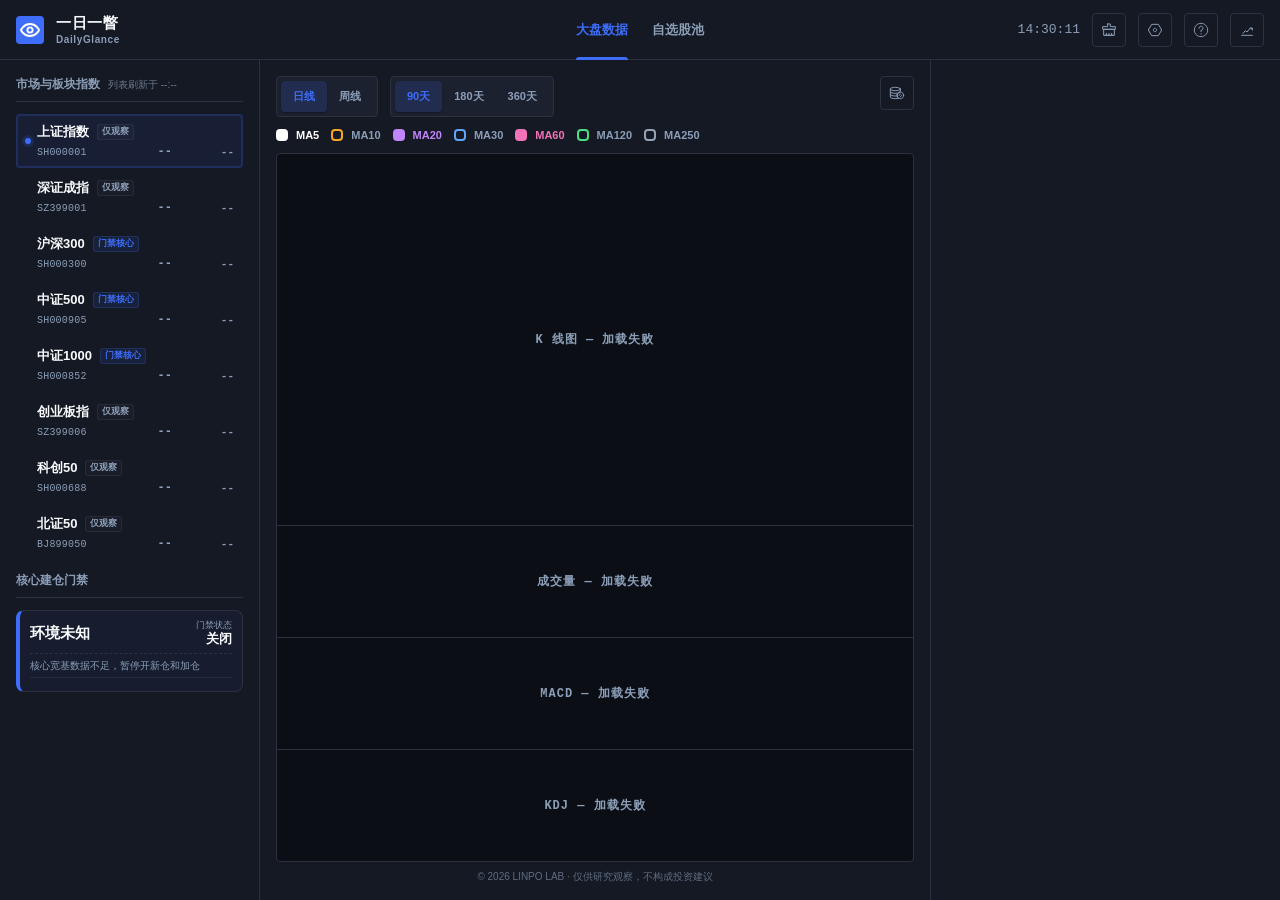
==== commit c4c91f69: "Update header brand to DailyGlance" ====
--- a/index.html
+++ b/index.html
@@ -15,9 +15,9 @@
 <link rel="icon" href="assets/icons/favicon.svg" type="image/svg+xml">
 <link rel="alternate icon" href="assets/icons/favicon.png" type="image/png">
 <link rel="apple-touch-icon" href="assets/icons/favicon.png">
-<script src="assets/vendor/chart.umd.min.js?v=20260722-03"></script>
+<script src="assets/vendor/chart.umd.min.js?v=20260722-04"></script>
 <script>window.Chart || document.write('<script src="https://cdn.jsdelivr.net/npm/chart.js@4.4.3/dist/chart.umd.min.js"><\/script>')</script>
-<link rel="stylesheet" href="assets/css/dailyglance.css?v=20260722-03">
+<link rel="stylesheet" href="assets/css/dailyglance.css?v=20260722-04">
 </head>
 <body>
 
@@ -86,8 +86,8 @@
             <img src="assets/icons/logo.svg" alt="DailyGlance" class="logo-img">
         </a>
         <div class="header-title-group">
-            <div class="header-title">DailyGlance</div>
-            <div class="header-owner">LINPO LAB</div>
+            <div class="header-title">一日一瞥</div>
+            <div class="header-owner">DailyGlance</div>
         </div>
     </div>
     <div class="header-center" id="mainTabs">
@@ -198,10 +198,10 @@
 </main>
 
 <div id="toastContainer"></div>
-<script src="assets/js/01-config-ui.js?v=20260722-03"></script>
-<script src="assets/js/02-data.js?v=20260722-03"></script>
-<script src="assets/js/03-calculations.js?v=20260722-03"></script>
-<script src="assets/js/04-render.js?v=20260722-03"></script>
-<script src="assets/js/05-app.js?v=20260722-03"></script>
+<script src="assets/js/01-config-ui.js?v=20260722-04"></script>
+<script src="assets/js/02-data.js?v=20260722-04"></script>
+<script src="assets/js/03-calculations.js?v=20260722-04"></script>
+<script src="assets/js/04-render.js?v=20260722-04"></script>
+<script src="assets/js/05-app.js?v=20260722-04"></script>
 </body>
 </html>
--- a/assets/css/dailyglance.css
+++ b/assets/css/dailyglance.css
@@ -117,7 +117,7 @@
 .logo-img { width: 100%; height: 100%; display: block; object-fit: cover; border-radius: var(--radius-sm); }
 .header-title-group { display: flex; flex-direction: column; gap: 2px; min-width: 0; }
 .header-title { font-size: var(--text-xl); font-weight: 800; letter-spacing: 0.5px; }
-.header-owner { color: var(--text-dim); font-size: var(--text-xs); font-weight: 700; letter-spacing: 0.6px; line-height: 1; text-transform: uppercase; }
+.header-owner { color: var(--text-dim); font-size: var(--text-xs); font-weight: 700; letter-spacing: 0.6px; line-height: 1; }
 .header-center { display: flex; gap: var(--space-6); height: 100%; align-items: center; justify-content: center; }
 .header-right { display: flex; align-items: center; justify-content: flex-end; gap: var(--space-3); flex: 1; }
 
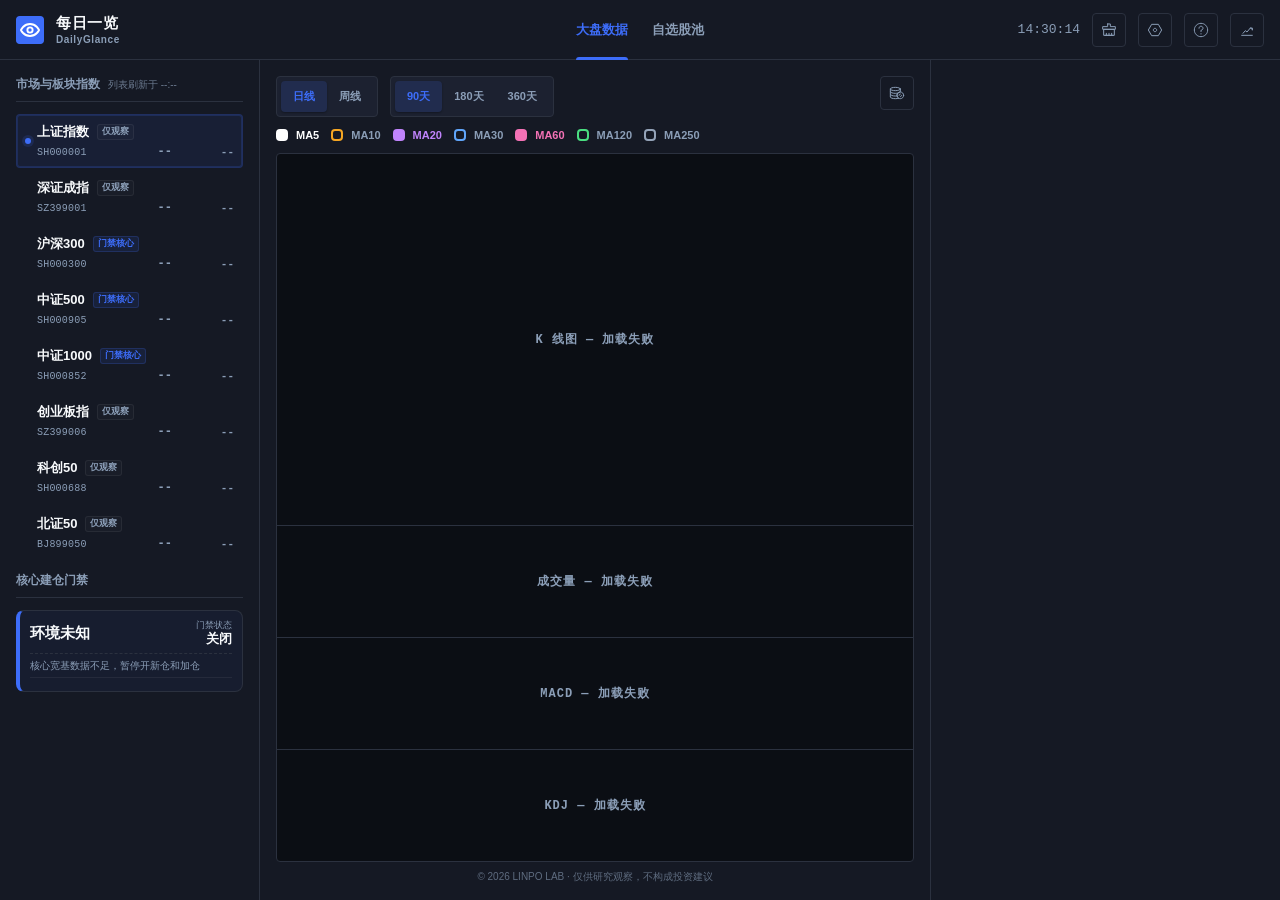
==== commit f0387070: "Rename Chinese header to Daily Overview" ====
--- a/index.html
+++ b/index.html
@@ -15,9 +15,9 @@
 <link rel="icon" href="assets/icons/favicon.svg" type="image/svg+xml">
 <link rel="alternate icon" href="assets/icons/favicon.png" type="image/png">
 <link rel="apple-touch-icon" href="assets/icons/favicon.png">
-<script src="assets/vendor/chart.umd.min.js?v=20260722-04"></script>
+<script src="assets/vendor/chart.umd.min.js?v=20260722-05"></script>
 <script>window.Chart || document.write('<script src="https://cdn.jsdelivr.net/npm/chart.js@4.4.3/dist/chart.umd.min.js"><\/script>')</script>
-<link rel="stylesheet" href="assets/css/dailyglance.css?v=20260722-04">
+<link rel="stylesheet" href="assets/css/dailyglance.css?v=20260722-05">
 </head>
 <body>
 
@@ -86,7 +86,7 @@
             <img src="assets/icons/logo.svg" alt="DailyGlance" class="logo-img">
         </a>
         <div class="header-title-group">
-            <div class="header-title">一日一瞥</div>
+            <div class="header-title">每日一览</div>
             <div class="header-owner">DailyGlance</div>
         </div>
     </div>
@@ -198,10 +198,10 @@
 </main>
 
 <div id="toastContainer"></div>
-<script src="assets/js/01-config-ui.js?v=20260722-04"></script>
-<script src="assets/js/02-data.js?v=20260722-04"></script>
-<script src="assets/js/03-calculations.js?v=20260722-04"></script>
-<script src="assets/js/04-render.js?v=20260722-04"></script>
-<script src="assets/js/05-app.js?v=20260722-04"></script>
+<script src="assets/js/01-config-ui.js?v=20260722-05"></script>
+<script src="assets/js/02-data.js?v=20260722-05"></script>
+<script src="assets/js/03-calculations.js?v=20260722-05"></script>
+<script src="assets/js/04-render.js?v=20260722-05"></script>
+<script src="assets/js/05-app.js?v=20260722-05"></script>
 </body>
 </html>
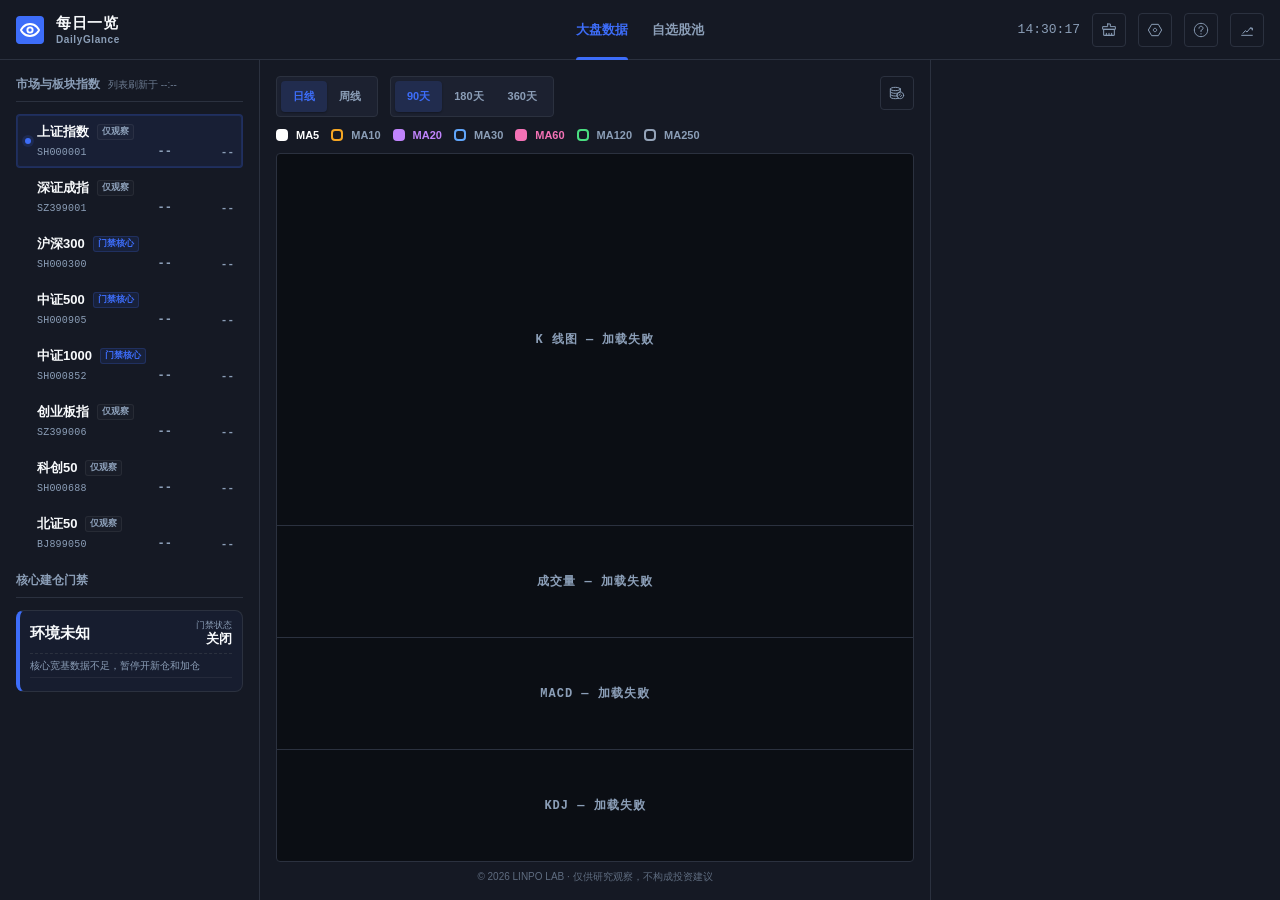
==== commit 42f09e2b: "Add lifecycle handling for wave signals" ====
--- a/index.html
+++ b/index.html
@@ -15,9 +15,9 @@
 <link rel="icon" href="assets/icons/favicon.svg" type="image/svg+xml">
 <link rel="alternate icon" href="assets/icons/favicon.png" type="image/png">
 <link rel="apple-touch-icon" href="assets/icons/favicon.png">
-<script src="assets/vendor/chart.umd.min.js?v=20260722-05"></script>
+<script src="assets/vendor/chart.umd.min.js?v=20260722-08"></script>
 <script>window.Chart || document.write('<script src="https://cdn.jsdelivr.net/npm/chart.js@4.4.3/dist/chart.umd.min.js"><\/script>')</script>
-<link rel="stylesheet" href="assets/css/dailyglance.css?v=20260722-05">
+<link rel="stylesheet" href="assets/css/dailyglance.css?v=20260722-08">
 </head>
 <body>
 
@@ -198,10 +198,10 @@
 </main>
 
 <div id="toastContainer"></div>
-<script src="assets/js/01-config-ui.js?v=20260722-05"></script>
-<script src="assets/js/02-data.js?v=20260722-05"></script>
-<script src="assets/js/03-calculations.js?v=20260722-05"></script>
-<script src="assets/js/04-render.js?v=20260722-05"></script>
-<script src="assets/js/05-app.js?v=20260722-05"></script>
+<script src="assets/js/01-config-ui.js?v=20260722-08"></script>
+<script src="assets/js/02-data.js?v=20260722-08"></script>
+<script src="assets/js/03-calculations.js?v=20260722-08"></script>
+<script src="assets/js/04-render.js?v=20260722-08"></script>
+<script src="assets/js/05-app.js?v=20260722-08"></script>
 </body>
 </html>
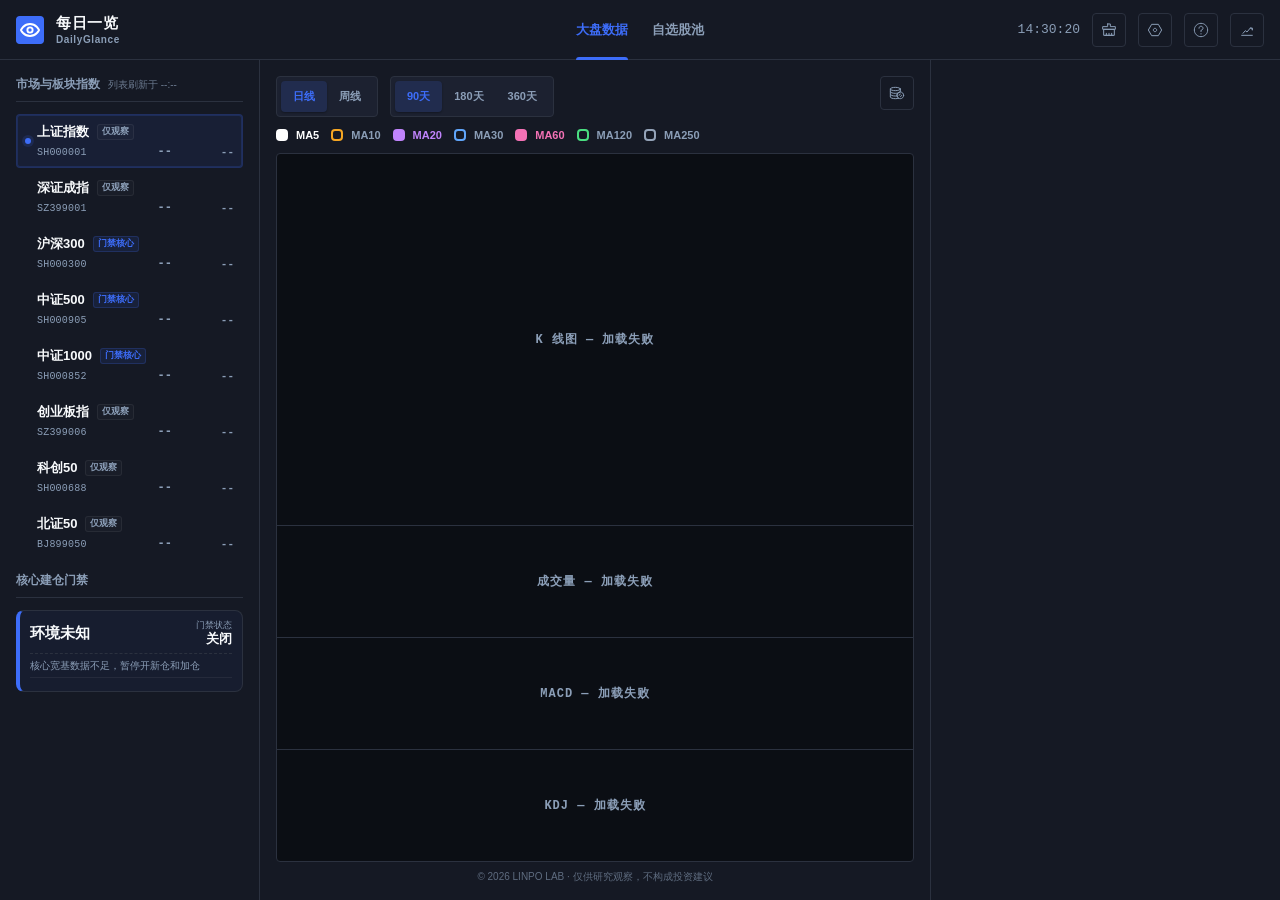
==== commit 4ce6ce75: "Fix settings dialog scrolling and rename title" ====
--- a/index.html
+++ b/index.html
@@ -8,16 +8,16 @@
 <meta name="author" content="LINPO LAB">
 <meta name="copyright" content="© 2026 LINPO LAB. All rights reserved.">
 <meta property="og:type" content="website">
-<meta property="og:title" content="DailyGlance 量化终端">
+<meta property="og:title" content="DailyGlance 每日一览">
 <meta property="og:description" content="A 股大盘与自选股观察终端，仅用于观察、研究和复盘。">
 <meta property="og:site_name" content="DailyGlance">
-<title>DailyGlance 量化终端</title>
+<title>DailyGlance 每日一览</title>
 <link rel="icon" href="assets/icons/favicon.svg" type="image/svg+xml">
 <link rel="alternate icon" href="assets/icons/favicon.png" type="image/png">
 <link rel="apple-touch-icon" href="assets/icons/favicon.png">
-<script src="assets/vendor/chart.umd.min.js?v=20260722-08"></script>
+<script src="assets/vendor/chart.umd.min.js?v=20260722-09"></script>
 <script>window.Chart || document.write('<script src="https://cdn.jsdelivr.net/npm/chart.js@4.4.3/dist/chart.umd.min.js"><\/script>')</script>
-<link rel="stylesheet" href="assets/css/dailyglance.css?v=20260722-08">
+<link rel="stylesheet" href="assets/css/dailyglance.css?v=20260722-09">
 </head>
 <body>
 
@@ -198,10 +198,10 @@
 </main>
 
 <div id="toastContainer"></div>
-<script src="assets/js/01-config-ui.js?v=20260722-08"></script>
-<script src="assets/js/02-data.js?v=20260722-08"></script>
-<script src="assets/js/03-calculations.js?v=20260722-08"></script>
-<script src="assets/js/04-render.js?v=20260722-08"></script>
-<script src="assets/js/05-app.js?v=20260722-08"></script>
+<script src="assets/js/01-config-ui.js?v=20260722-09"></script>
+<script src="assets/js/02-data.js?v=20260722-09"></script>
+<script src="assets/js/03-calculations.js?v=20260722-09"></script>
+<script src="assets/js/04-render.js?v=20260722-09"></script>
+<script src="assets/js/05-app.js?v=20260722-09"></script>
 </body>
 </html>
--- a/assets/css/dailyglance.css
+++ b/assets/css/dailyglance.css
@@ -396,14 +396,14 @@
 
 #settingsPanel, #helpPanel, #perfPanel { 
     display: flex; flex-direction: column; background: var(--sidebar-bg); border: 1px solid var(--border-color); border-radius: var(--radius-md); 
-    width: 100%; max-width: 680px; max-height: 85vh; box-shadow: 0 10px 30px rgba(0,0,0,0.5); transform: scale(0.98); transition: transform var(--transition-fast); 
+    width: 100%; max-width: 680px; max-height: 85vh; min-height: 0; overflow: hidden; box-shadow: 0 10px 30px rgba(0,0,0,0.5); transform: scale(0.98); transition: transform var(--transition-fast);
 }
 #perfPanel { max-width: 820px; }
 #settingsOverlay.show #settingsPanel, #helpOverlay.show #helpPanel, #perfOverlay.show #perfPanel { transform: scale(1); }
 
 .sg-header { padding: var(--space-4) var(--space-5); border-bottom: 1px solid var(--border-color); display: flex; justify-content: space-between; align-items: center; background: var(--dark-bg); border-radius: var(--radius-md) var(--radius-md) 0 0; }
 .sg-header h2 { font-size: var(--text-xl); font-weight: 700; color: var(--text-main); margin: 0; }
-.sg-body { flex: 1; padding: var(--space-5); overflow-y: auto; -webkit-overflow-scrolling: touch; display: flex; flex-direction: column; gap: var(--space-4); }
+.sg-body { flex: 1 1 auto; min-height: 0; padding: var(--space-5); overflow-x: hidden; overflow-y: auto; overscroll-behavior: contain; scrollbar-gutter: stable; -webkit-overflow-scrolling: touch; display: flex; flex-direction: column; gap: var(--space-4); }
 .sg-close { background: transparent; border: none; color: var(--text-dim); font-size: var(--text-4xl); cursor: pointer; line-height: 1; transition: color var(--transition-instant); display: flex; align-items: center; justify-content: center; width: 32px; height: 32px; border-radius: var(--radius-sm); }
 .sg-close:hover { background: var(--inner-bg); color: var(--text-main); }
 .brand-attribution { border-top: 1px solid var(--border-light); padding-top: var(--space-4); color: var(--text-dim); font-size: var(--text-sm); line-height: 1.7; }
